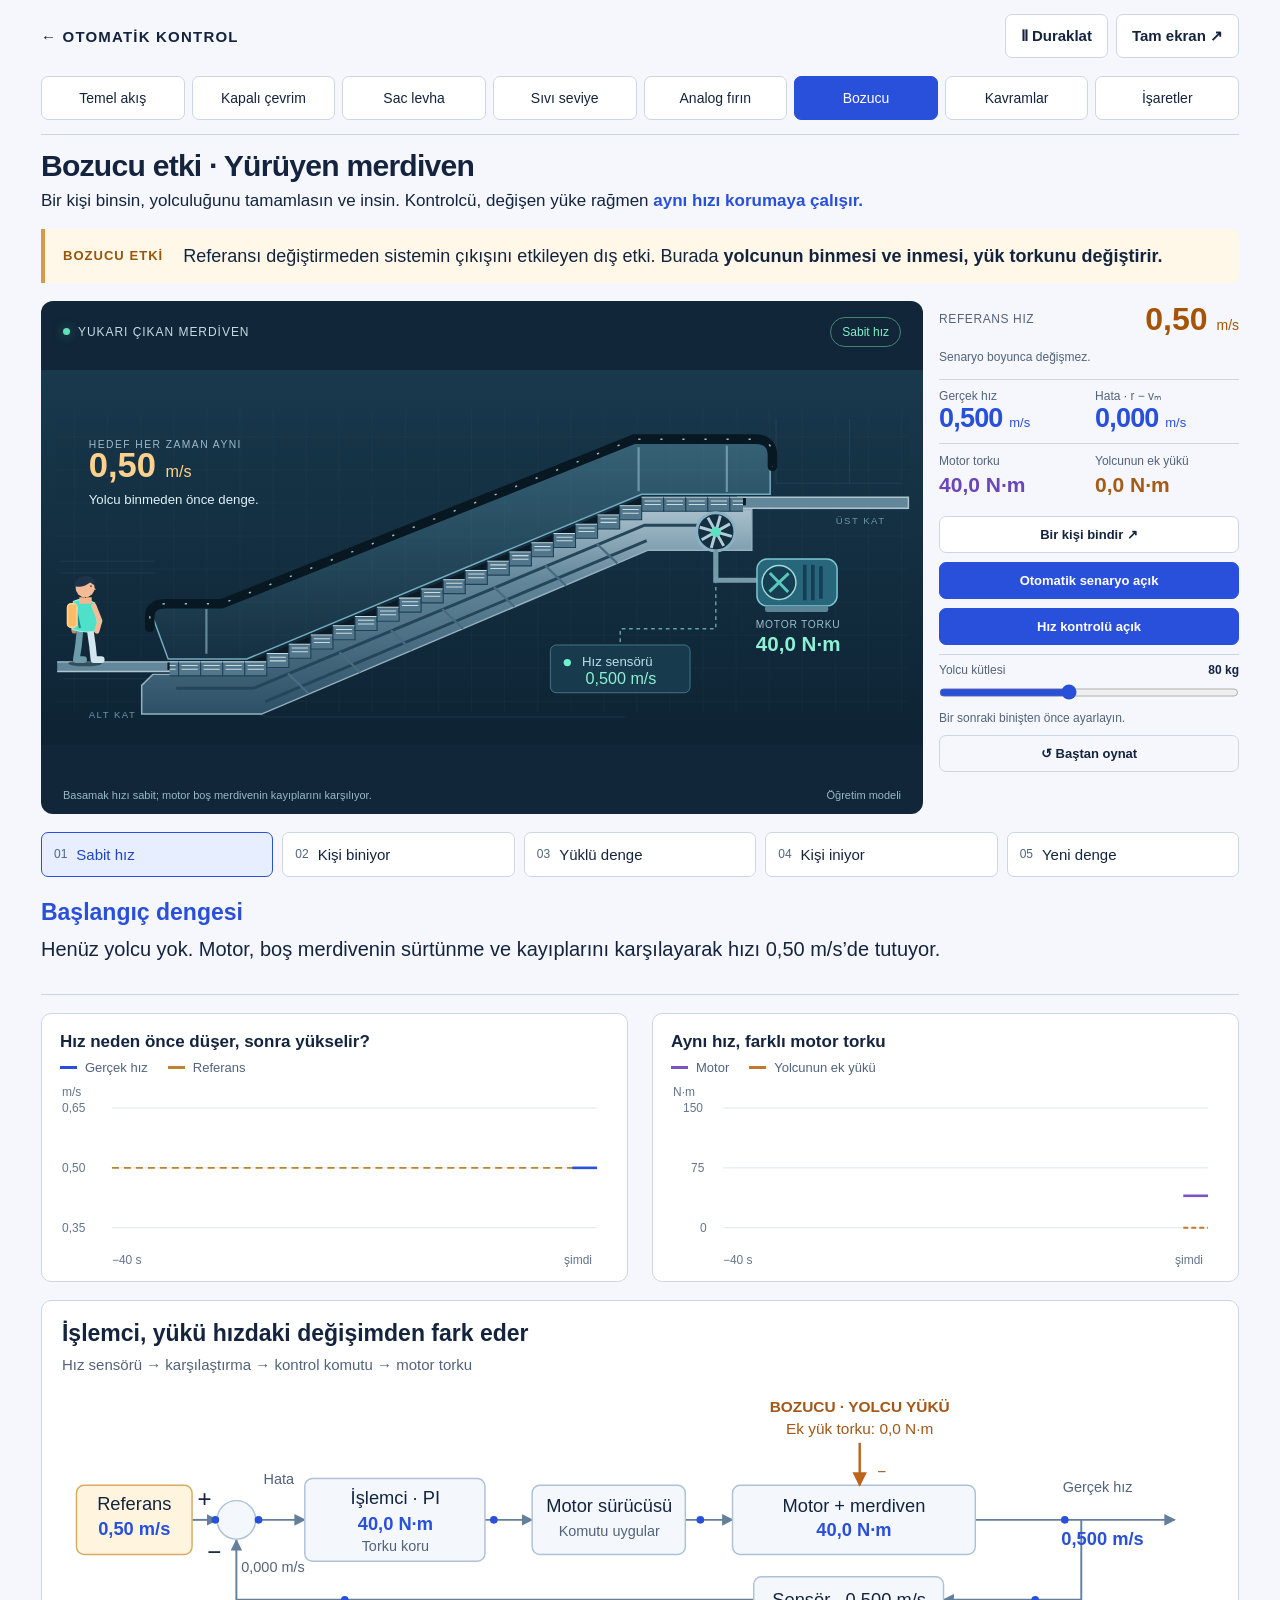
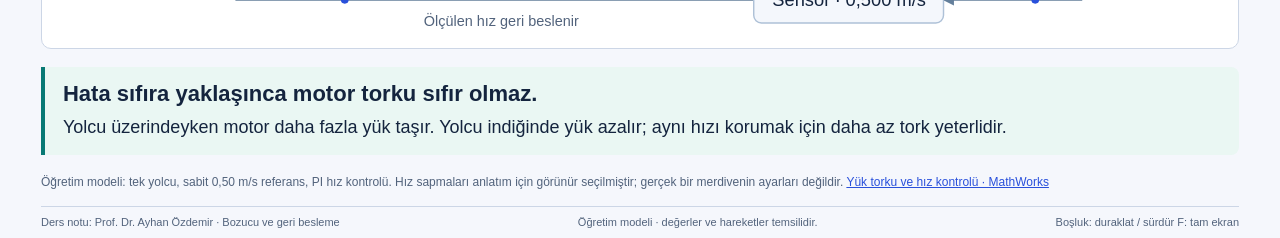
==== hafta-1.html @ 368c409b "Add weekly course homepage and week one navigation" ====
<!doctype html>
<html lang="tr">
<head>
<meta charset="utf-8">
<meta name="viewport" content="width=device-width, initial-scale=1">
<meta name="theme-color" content="#f5f7fc">
<title>Bozucu etki · Yürüyen merdiven · Otomatik Kontrol</title>
<link rel="stylesheet" href="rolling-mill.css">
<link rel="stylesheet" href="liquid-tank.css">
<link rel="stylesheet" href="analog-oven.css">
<link rel="stylesheet" href="lesson-notes.css">
<link rel="stylesheet" href="escalator.css">
<link rel="stylesheet" href="signals.css">
<link rel="icon" type="image/svg+xml" href="data:image/svg+xml,%3Csvg xmlns='http://www.w3.org/2000/svg' viewBox='0 0 40 40'%3E%3Crect width='40' height='40' rx='8' fill='%232950db'/%3E%3Cpath d='M10 12h20v16H10z' fill='none' stroke='white' stroke-width='3'/%3E%3Ccircle cx='10' cy='20' r='4' fill='%23ffc25b'/%3E%3C/svg%3E">
<style>
.lesson-home{color:inherit;text-decoration:none;flex-shrink:0}.lesson-home:hover{color:var(--blue)}
:root{--bg:#f5f7fc;--paper:#fff;--ink:#14243e;--muted:#52637c;--line:#ccd6e6;--blue:#2950db;--tint:#e5edff;--orange:#a84a00;--teal:#087974}
*{box-sizing:border-box}body{margin:0;background:var(--bg);color:var(--ink);font-family:"Segoe UI",Arial,sans-serif}button{font:inherit;color:inherit;cursor:pointer;min-height:44px;border:1px solid var(--line);border-radius:7px;padding:9px 15px;background:var(--paper);font-weight:600;touch-action:manipulation}button:hover{background:var(--tint)}button:focus-visible,a:focus-visible{outline:3px solid var(--blue);outline-offset:4px}button[aria-pressed=true]{background:var(--blue);color:#fff;border-color:var(--blue)}
.board{min-height:100svh;display:flex;flex-direction:column;max-width:1900px;margin:auto;padding:0 3.2vw}.topbar{display:flex;align-items:center;justify-content:space-between;gap:18px;padding:14px 0;border-bottom:1px solid var(--line)}.brand{font-size:15px;font-weight:700;letter-spacing:.08em}.brand span{font-weight:400;letter-spacing:0;color:var(--muted);margin-left:18px}.top-actions{display:flex;gap:8px;font-size:15px}.intro{padding:20px 0 14px}h1{font-size:clamp(30px,2.65vw,48px);line-height:1.1;letter-spacing:-.025em;margin:0 0 12px;font-weight:650}.definition{font-size:clamp(19px,1.55vw,28px);line-height:1.45;max-width:1500px;margin:0}.definition strong{font-weight:650;color:var(--blue)}.purpose{font-size:clamp(15px,1.16vw,20px);color:var(--muted);margin:8px 0 0;line-height:1.4}.examples{display:flex;align-items:center;gap:8px;flex-wrap:wrap;padding:0 0 16px;border-bottom:1px solid var(--line)}.examples>span{font-size:15px;color:var(--muted);margin-right:8px}.examples button{font-size:16px;font-weight:500;min-height:42px}.workspace{display:grid;grid-template-columns:minmax(0,1.7fr) minmax(330px,1fr);gap:3vw;align-items:center;flex:1;min-height:400px;padding:12px 0}.flow{margin:0;min-width:0}.flow svg{width:100%;height:auto;max-height:49vh;display:block;overflow:visible}.flow text{font-family:inherit;fill:var(--ink)}.node rect{fill:var(--paper);stroke:var(--line);stroke-width:1.8;transition:fill .25s,stroke .25s}.node.active rect{fill:var(--tint);stroke:var(--blue);stroke-width:2.2}.node-title{font-size:26px;font-weight:600}.node-value{font-size:21px;fill:var(--muted)!important}.edge{fill:none;stroke:#7c8da5;stroke-width:2.5}.edge.active{stroke:var(--blue);stroke-width:3.3}.flow .reference{fill:var(--orange)}.flow-caption{display:flex;align-items:flex-start;gap:14px;margin-top:6px;min-height:58px;font-size:clamp(17px,1.45vw,25px);line-height:1.4}.phase-mark{width:9px;height:9px;border-radius:50%;background:var(--blue);margin-top:10px;flex-shrink:0}.flow-caption strong{font-weight:650;color:var(--blue)}.example{border-left:1px solid var(--line);padding-left:2.4vw;min-width:0}.example-heading{display:flex;align-items:center;justify-content:space-between;gap:8px;margin-bottom:13px}.example-heading h2{font-size:clamp(23px,1.9vw,34px);font-weight:650;line-height:1.15;margin:0}.live-label{font-size:13px;color:var(--teal);white-space:nowrap}.readings{display:grid;grid-template-columns:1fr 1fr;gap:12px}.reading-label{display:block;font-size:14px;color:var(--muted);margin-bottom:1px}.value{font-size:clamp(32px,3.45vw,62px);font-weight:600;font-variant-numeric:tabular-nums;letter-spacing:-.045em;line-height:1.15}.value small{font-size:.35em;letter-spacing:0;margin-left:5px}.target .value{color:var(--orange)}.actual .value{color:var(--blue)}.meter{height:9px;background:#dce4f0;position:relative;border-radius:3px;margin:13px 0 9px}.meter-fill{height:100%;width:30%;background:var(--blue);border-radius:3px}.target-tick{position:absolute;top:-5px;height:19px;width:2px;background:var(--orange)}.meter-foot{display:flex;justify-content:space-between;gap:10px;color:var(--muted);font-size:14px;margin-bottom:16px}.error{font-weight:600;color:var(--ink);font-variant-numeric:tabular-nums}.explanations{display:grid;gap:11px}.explanation{padding-left:12px;border-left:3px solid var(--line)}.explanation.current{border-left-color:var(--blue)}.explanation strong{display:block;font-size:clamp(17px,1.33vw,23px);font-weight:650}.explanation p{font-size:clamp(16px,1.23vw,21px);line-height:1.35;color:var(--muted);margin:3px 0 0}.example-bottom{display:flex;justify-content:space-between;align-items:center;gap:12px;margin-top:16px}.example-bottom button{font-size:14px;min-height:40px;padding:8px 12px}.model-note{font-size:13px;line-height:1.35;color:var(--muted);max-width:240px;margin:0}.generic .value{font-size:42px}.generic .meter,.generic .meter-foot{display:none}.generic .readings{margin-bottom:24px}.generic .reading-label{font-size:15px}.generic .value{letter-spacing:0}.footer{display:flex;justify-content:space-between;align-items:center;gap:18px;padding:10px 0 13px;border-top:1px solid var(--line);font-size:13px;line-height:1.35;color:var(--muted)}.footer a{color:inherit;text-decoration:none}.footer a:hover{text-decoration:underline}.sr-only{position:absolute;width:1px;height:1px;padding:0;margin:-1px;overflow:hidden;clip:rect(0,0,0,0);white-space:nowrap;border:0}
@media(min-width:1600px){.board{padding-left:3.5vw;padding-right:3.5vw}.topbar{padding:20px 0}.intro{padding:26px 0 20px}.examples{padding-bottom:20px}.workspace{min-height:570px;padding:24px 0}.flow svg{max-height:53vh}.example-heading{margin-bottom:22px}.explanations{gap:18px}.example-bottom{margin-top:22px}.footer{padding:15px 0;font-size:15px}}
@media(max-width:1100px){.workspace{grid-template-columns:minmax(0,1.5fr) minmax(310px,1fr);gap:20px}.flow .node-title{font-size:28px}.flow .node-value{font-size:23px}.flow-caption{font-size:17px}.example{padding-left:20px}.examples button{font-size:15px}.intro{padding-top:17px}.definition{font-size:19px}.purpose{font-size:15px}}
@media(max-width:800px){.board{padding:0 4%}.brand{font-size:13px}.brand span{display:none}.top-actions button{font-size:13px;padding:8px 10px}.topbar{padding:12px 0;gap:8px}.intro{padding:20px 0 16px}h1{font-size:31px}.definition{font-size:19px}.purpose{font-size:15px}.examples{gap:7px}.examples>span{display:none}.examples button{font-size:14px;flex:1 1 calc(50% - 8px)}.workspace{grid-template-columns:1fr;gap:20px;padding:20px 0}.flow svg{max-height:none}.flow-caption{min-height:58px;font-size:17px}.example{padding:20px 0 0;border-left:0;border-top:1px solid var(--line)}.example-heading h2{font-size:25px}.value{font-size:48px}.readings{gap:28px}.explanation strong{font-size:19px}.explanation p{font-size:18px}.explanations{gap:16px}.footer{align-items:flex-start;font-size:12px}.footer .shortcuts{display:none}.model-note{font-size:13px}.example-bottom{margin-top:20px}.flow .node-title{font-size:30px}.flow .node-value{font-size:25px}.node .optional{display:none}}
@media(min-width:801px){.board{height:100svh}.topbar,.intro,.examples,.footer{flex-shrink:0}.workspace{min-height:0;grid-template-rows:minmax(0,1fr);padding-top:8px;padding-bottom:8px}.flow{display:flex;flex-direction:column;min-height:0;height:100%;justify-content:center}.flow svg{flex:1 1 0;min-height:0;height:0;max-height:none}.flow-caption{min-height:46px;flex:0 0 auto}}
@media(min-width:801px) and (max-width:1100px){.live-label{display:none}.explanations{gap:9px}.example-bottom{margin-top:12px}}
[hidden]{display:none!important}
.topic-nav{display:flex;align-items:center;gap:7px;margin-left:auto}.topic-nav button{font-size:14px;font-weight:500}.closed-workspace{flex:1;min-height:0;display:flex;flex-direction:column;padding:12px 0}.closed-diagram{flex:1;min-height:0;margin:0;display:flex;align-items:center}.closed-diagram svg{display:block;width:100%;height:100%;min-height:0;overflow:visible}.closed-diagram text{font-family:inherit;fill:var(--ink)}.cl-title{font-size:29px;font-weight:600}.cl-sub{font-size:23px;fill:var(--muted)!important}.cl-signal-label{font-size:25px}.cl-box{fill:var(--paper);stroke:var(--line);stroke-width:2}.cl-node.active .cl-box{fill:var(--tint);stroke:var(--blue)}.cl-frame{fill:none;stroke:#71829b;stroke-width:2;stroke-dasharray:20 9 3 9}.cl-edge{fill:none;stroke:#71829b;stroke-width:2.7}.cl-edge.active{stroke:var(--blue);stroke-width:3.5}.cl-sign{font-size:33px;font-weight:600}.cl-branch{fill:var(--ink)}.cl-detail{display:grid;grid-template-columns:1.05fr 1fr;gap:34px;align-items:start;border-top:1px solid var(--line);padding-top:18px;flex-shrink:0;margin-top:10px;min-height:155px}.cl-stage-label{display:flex;gap:12px;align-items:center;margin-bottom:9px}.cl-stage-label h2{margin:0;font-size:clamp(22px,1.9vw,34px);font-weight:650}.cl-phase-number{color:var(--blue);font-size:16px;font-variant-numeric:tabular-nums}.cl-detail p{margin:0;font-size:clamp(18px,1.5vw,25px);line-height:1.38}.cl-calculation{border-left:1px solid var(--line);padding-left:30px}.cl-calculation-header{display:flex;justify-content:space-between;align-items:center;gap:12px;margin-bottom:10px}.cl-calculation-header span{color:var(--muted);font-size:15px}.cl-calculation-header button{font-size:14px;min-height:38px;padding:7px 12px}.cl-equation{font-size:clamp(23px,2.15vw,36px);font-variant-numeric:tabular-nums;line-height:1.2;color:var(--blue);white-space:nowrap}.cl-equation sub{font-size:.6em}.cl-calculation .cl-note{font-size:clamp(14px,1.08vw,19px);color:var(--muted);margin-top:9px;line-height:1.35}.closed-mode .intro{padding-bottom:10px}.cl-symbol{font-style:italic}
@media(min-width:1600px){.cl-detail{min-height:200px;padding-top:25px}.cl-title{font-size:31px}.cl-sub{font-size:24px}.topic-nav button{font-size:16px}}
@media(min-width:801px) and (max-width:1100px){.topbar{gap:9px}.brand span{display:none}.topic-nav button,.top-actions button{font-size:13px;padding:8px 10px}.cl-detail{min-height:164px;gap:20px}.cl-calculation{padding-left:20px}.cl-equation{font-size:24px}.cl-calculation-header{gap:6px}.cl-calculation-header button{font-size:12px}.cl-title{font-size:30px}.cl-sub{font-size:24px}}
@media(max-width:800px){.topbar{flex-wrap:wrap}.topic-nav{order:3;width:100%;margin-left:0}.topic-nav button{flex:1}.top-actions{margin-left:auto}.closed-workspace{flex:none;padding:18px 0}.closed-diagram{flex:none}.closed-diagram svg{height:auto;min-height:0}.cl-detail{grid-template-columns:1fr;gap:20px;min-height:0;padding-top:20px;margin-top:20px}.cl-calculation{border-left:0;border-top:1px solid var(--line);padding:20px 0 0}.cl-detail p{font-size:19px}.cl-calculation .cl-note{font-size:15px}.cl-equation{font-size:26px}.cl-title{font-size:19px}.cl-sub{font-size:15px}.cl-signal-label{font-size:17px}.cl-sign{font-size:26px}.cl-calculation-header span{font-size:14px}.cl-calculation-header button{font-size:13px}.closed-mode h1{font-size:29px}}
@media(prefers-reduced-motion:reduce){*{transition:none!important}}
</style>
</head>
<body>
<main class="board">
  <header class="topbar"><a class="brand lesson-home" href="./index.html" aria-label="Ana sayfaya dön">← OTOMATİK KONTROL <span>1. hafta</span></a><nav class="topic-nav" aria-label="Ders konusu"><button type="button" data-topic="temel" aria-pressed="false">Temel akış</button><button type="button" data-topic="kapali" aria-pressed="false">Kapalı çevrim</button><button type="button" data-topic="sac" aria-pressed="false">Sac levha</button><button type="button" data-topic="seviye" aria-pressed="false">Sıvı seviye</button><button type="button" data-topic="analog" aria-pressed="true">Analog fırın</button><button type="button" data-topic="bozucu" aria-pressed="false">Bozucu</button><button type="button" data-topic="notlar" aria-pressed="false">Kavramlar</button><button type="button" data-topic="isaretler" aria-pressed="false">İşaretler</button></nav><div class="top-actions"><button id="pause" type="button" aria-pressed="false">Ⅱ Duraklat</button><button id="fullscreen" type="button">Tam ekran ↗</button></div></header>
  <section class="intro" aria-labelledby="title"><h1 id="title">Kontrolün temel döngüsü</h1><p class="definition">Kontrol, bir sistemde fiziksel büyüklüğün <strong>istenen referans değeri</strong>, belirlenen performansta takip etmesini sağlayan kurallar olarak tanımlanabilir.</p><p class="purpose">Amaç, sıcaklık, basınç, hız veya seviye gibi bir büyüklüğü istenen değere getirmektir. Performans, hedefe ulaşma süresini, aşımı ve kalan hatayı kapsar.</p></section>
  <nav class="examples" aria-label="Aynı kontrol döngüsünün örnekleri"><span>Akışta göster:</span><button type="button" data-example="genel" aria-pressed="true">Ders notundaki akış</button><button type="button" data-example="oda" aria-pressed="false">Oda sıcaklığı</button><button type="button" data-example="hiz" aria-pressed="false">Otomobil hızı</button><button type="button" data-example="su" aria-pressed="false">İnsanla su doldurma</button></nav>
  <section class="workspace" aria-label="Otomatik hareket eden kontrol akışı">
    <figure class="flow">
      <svg viewBox="0 0 900 470" role="img" aria-labelledby="flow-title flow-desc">
        <title id="flow-title">Kontrol sisteminin geri besleme döngüsü</title><desc id="flow-desc">Sistemden ölçmeye, ölçmeden karşılaştırmaya geri besleme vardır. Referans karşılaştırmaya girer. Ardından değerlendirme, kontrol işareti üretimi ve sistem gelir. Hareketli işaret bu yolu otomatik izler.</desc>
        <defs><marker id="arrow" viewBox="0 0 10 10" refX="9" refY="5" markerWidth="7" markerHeight="7" orient="auto"><path d="M0 0L10 5L0 10Z" fill="#7c8da5"/></marker><marker id="arrow-active" viewBox="0 0 10 10" refX="9" refY="5" markerWidth="7" markerHeight="7" orient="auto"><path d="M0 0L10 5L0 10Z" fill="#2950db"/></marker></defs>
        <path id="edge-reference" class="edge" d="M280 38V63" marker-end="url(#arrow)"/>
        <path id="edge-compare" class="edge" d="M747 257V97H468" marker-end="url(#arrow)"/>
        <path id="edge-evaluate" class="edge" d="M280 132V161" marker-end="url(#arrow)"/>
        <path id="edge-command" class="edge" d="M280 231V263" marker-end="url(#arrow)"/>
        <path id="edge-system" class="edge" d="M280 346V380" marker-end="url(#arrow)"/>
        <path id="edge-measure" class="edge" d="M468 415H747V337" marker-end="url(#arrow)"/>
        <text class="node-title reference" x="280" y="25" text-anchor="middle">Referans <tspan id="reference-value"></tspan></text>
        <g id="node-compare" class="node"><rect x="92" y="63" width="376" height="69" rx="6"/><text class="node-title" x="280" y="92" text-anchor="middle">Karşılaştırma</text><text id="compare-value" class="node-value" x="280" y="118" text-anchor="middle">Referans ve ölçüm</text></g>
        <g id="node-evaluate" class="node"><rect x="92" y="161" width="376" height="70" rx="6"/><text class="node-title" x="280" y="190" text-anchor="middle">Değerlendirme</text><text id="evaluate-value" class="node-value" x="280" y="216" text-anchor="middle">Kontrol kuralı</text></g>
        <g id="node-command" class="node"><rect x="92" y="263" width="376" height="83" rx="6"/><text class="node-title" x="280" y="292" text-anchor="middle">Kontrol işaretinin<tspan x="280" dy="30">üretilmesi</tspan></text></g>
        <g id="node-system" class="node"><rect x="92" y="380" width="376" height="70" rx="6"/><text class="node-title" x="280" y="409" text-anchor="middle">Sistem</text><text id="system-value" class="node-value" x="280" y="435" text-anchor="middle">Fiziksel büyüklük</text></g>
        <g id="node-measure" class="node"><rect x="628" y="257" width="238" height="80" rx="6"/><text class="node-title" x="747" y="289" text-anchor="middle">Ölçme</text><text id="measure-value" class="node-value" x="747" y="319" text-anchor="middle">Algılayıcı</text></g>
        <circle id="signal" r="7" fill="#2950db"/>
      </svg>
      <figcaption class="flow-caption"><span class="phase-mark" aria-hidden="true"></span><span><strong id="phase-title">Ölçme</strong><span id="phase-text">: Sistemin mevcut fiziksel büyüklüğü ölçülür.</span></span></figcaption>
    </figure>
    <aside class="example generic" id="example" aria-labelledby="example-title">
      <div class="example-heading"><h2 id="example-title">Üç temel işlem</h2><span class="live-label" id="live-label">Akış çalışıyor</span></div>
      <div class="readings"><div class="reading target"><span class="reading-label" id="target-label">İstenen değer</span><div class="value" id="target-value">r</div></div><div class="reading actual"><span class="reading-label" id="actual-label">Ölçülen değer</span><div class="value" id="actual-value">y</div></div></div>
      <div class="meter" aria-hidden="true"><div class="meter-fill" id="meter-fill"></div><span class="target-tick" id="target-tick"></span></div><div class="meter-foot"><span id="scale-label"></span><span class="error" id="error"></span></div>
      <div class="explanations"><div id="explain-measure" class="explanation"><strong>Ölçme</strong><p id="measure-description">Sistemin mevcut durumu belirlenir.</p></div><div id="explain-evaluate" class="explanation"><strong>Değerlendirme</strong><p id="evaluate-description">Ölçüm referansla karşılaştırılır ve hata değerlendirilir.</p></div><div id="explain-command" class="explanation"><strong>Kontrol işareti</strong><p id="command-description">Sistemi etkileyecek komut üretilir.</p></div></div>
      <div class="example-bottom"><p class="model-note" id="model-note">Yeni ölçüm, komutun sonucunu kontrolcüye geri taşır.</p><button id="disturbance" type="button" hidden>Pencereyi aç</button></div>
    </aside>
  </section>
  <section class="closed-workspace" id="closed-workspace" aria-label="Kapalı çevrim kontrol blok diyagramı">
    <figure class="closed-diagram">
      <svg id="closed-svg" viewBox="0 0 1280 370" role="img" aria-labelledby="cl-title cl-desc">
        <title id="cl-title">Kapalı çevrim kontrol blok diyagramı</title><desc id="cl-desc">Referans toplama noktasının artı girişine, ölçülen çıkış eksi girişine gelir. Hata değerlendirme bloğuna gider. Kontrol işareti güç kuvvetlendirici K üzerinden sistemi sürer. Çıkış ölçülüp eksi girişe geri beslenir. Kesikli noktalı çerçeve yalnızca karşılaştırma ve değerlendirme kısmını kapsar.</desc>
        <defs><marker id="cl-arrow" viewBox="0 0 10 10" refX="9" refY="5" markerWidth="7" markerHeight="7" orient="auto"><path d="M0 0L10 5L0 10Z" fill="#71829b"/></marker><marker id="cl-arrow-active" viewBox="0 0 10 10" refX="9" refY="5" markerWidth="7" markerHeight="7" orient="auto"><path d="M0 0L10 5L0 10Z" fill="#2950db"/></marker></defs>
        <rect class="cl-frame" x="185" y="60" width="420" height="184" rx="3"/>
        <text class="cl-title" x="192" y="37">Değerlendirme ve kontrol</text>
        <path id="cl-edge-reference" class="cl-edge" d="M40 150H222" marker-end="url(#cl-arrow)"/>
        <path id="cl-edge-evaluate" class="cl-edge" d="M278 150H359" marker-end="url(#cl-arrow)"/>
        <path id="cl-edge-amplifier" class="cl-edge" d="M582 150H675" marker-end="url(#cl-arrow)"/>
        <path id="cl-edge-system" class="cl-edge" d="M884 150H967" marker-end="url(#cl-arrow)"/>
        <path id="cl-edge-output" class="cl-edge" d="M1136 150H1250" marker-end="url(#cl-arrow)"/>
        <path id="cl-edge-measure" class="cl-edge" d="M1178 150V313H500" marker-end="url(#cl-arrow)"/>
        <path id="cl-edge-feedback" class="cl-edge" d="M344 313H250V178" marker-end="url(#cl-arrow)"/>
        <text class="cl-signal-label" x="46" y="115">Referans</text><text class="cl-sub cl-symbol" x="104" y="186" text-anchor="middle">r(t)</text>
        <g id="cl-node-compare" class="cl-node"><circle class="cl-box" cx="250" cy="150" r="28"/></g>
        <text class="cl-sign" x="206" y="131">+</text><text class="cl-sign" x="217" y="198">−</text>
        <text class="cl-signal-label" x="319" y="115" text-anchor="middle">Hata</text><text class="cl-sub cl-symbol" x="320" y="186" text-anchor="middle">e(t)</text>
        <g id="cl-node-evaluate" class="cl-node"><rect class="cl-box" x="359" y="108" width="223" height="84"/><text class="cl-title" x="470.5" y="146" text-anchor="middle">Değerlendirme</text><text class="cl-sub" x="470.5" y="176" text-anchor="middle" id="cl-controller-label">Kontrol kuralı</text></g>
        <text class="cl-sub cl-symbol" x="629" y="126" text-anchor="middle">u(t)</text>
        <g id="cl-node-amplifier" class="cl-node"><rect class="cl-box" x="675" y="88" width="209" height="124"/><text class="cl-title" x="779.5" y="121" text-anchor="middle">Güç<tspan x="779.5" dy="31">kuvvetlendirici</tspan><tspan x="779.5" dy="42" style="font-size:38px">K</tspan></text></g>
        <g id="cl-node-system" class="cl-node"><rect class="cl-box" x="967" y="108" width="169" height="84"/><text class="cl-title" x="1051.5" y="147" text-anchor="middle">Sistem</text><text class="cl-sub" x="1051.5" y="177" text-anchor="middle" id="cl-system-label">Fiziksel süreç</text></g>
        <circle class="cl-branch" cx="1178" cy="150" r="4.5"/><text class="cl-signal-label" x="1202" y="112" text-anchor="middle">Çıkış</text><text class="cl-sub cl-symbol" x="1215" y="185" text-anchor="middle">y(t)</text>
        <g id="cl-node-measure" class="cl-node"><rect class="cl-box" x="344" y="278" width="156" height="70"/><text class="cl-title" x="422" y="319" text-anchor="middle">Ölçme</text></g>
        <text class="cl-sub" x="782" y="347" text-anchor="middle">Geri besleme yolu</text><text class="cl-sub cl-symbol" x="280" y="346">y<tspan baseline-shift="sub" font-size="16">m</tspan>(t)</text>
        <circle id="cl-signal" r="7" fill="#2950db" visibility="hidden"/><circle id="cl-return-signal" r="6" fill="#087974" visibility="hidden"/>
      </svg>
    </figure>
    <div class="cl-detail">
      <div><div class="cl-stage-label"><span id="cl-phase-number" class="cl-phase-number">01</span><h2 id="cl-phase-title">Referans ve karşılaştırma</h2></div><p id="cl-phase-text">Referans artı girişe, ölçülen çıkış eksi girişe gelir. Aralarındaki fark hata işaretidir.</p></div>
      <div class="cl-calculation"><div class="cl-calculation-header"><span>Negatif geri besleme</span><button id="cl-example" type="button" aria-pressed="false">Fırın örneğini göster</button></div><div id="cl-equation" class="cl-equation">e(t) = r(t) − y<sub>m</sub>(t)</div><p class="cl-note" id="cl-note">y<sub>m</sub>(t): ölçülen geri besleme. Referans ve ölçüm, karşılaştırmada aynı ölçeğe getirilir.</p></div>
    </div>
  </section>
  <section class="mill-workspace" id="mill-workspace" aria-label="Sac levha kalınlık kontrolü animasyonu" hidden></section>
  <section class="mill-workspace" id="tank-workspace" aria-label="Sıvı seviye kontrolü animasyonu" hidden></section>
  <section class="mill-workspace" id="oven-workspace" aria-label="Analog sıcaklık kontrolü animasyonu" hidden></section>
  <section class="mill-workspace" id="escalator-workspace" aria-label="Bozucu etki ve yürüyen merdiven animasyonu" hidden></section>
  <section class="signals-workspace" id="signals-workspace" aria-label="İşaretler, sürekli ve ayrık zaman sistemleri" hidden></section>
  <section class="notes-workspace" id="notes-workspace" aria-label="Kontrol sistemleri kavramları" hidden>
    <nav class="notes-nav" aria-label="Ders notu başlıkları">
      <a href="#not-geri-besleme"><span>01</span>Geri besleme</a>
      <a href="#not-acik-cevrim"><span>02</span>Açık çevrim</a>
      <a href="#not-acik-tank"><span>03</span>Açık çevrim tank</a>
      <a href="#not-kapali-cevrim"><span>04</span>Kapalı çevrim</a>
      <a href="#not-kararlilik"><span>05</span>Kararlılık</a>
      <a href="#not-zamanla-degismeyen"><span>06</span>Zamanla değişmeyen sistem</a>
      <a href="#not-lineer-sistemler"><span>07</span>Lineer / lineer olmayan</a>
      <a href="#not-rlc-ornegi"><span>08</span>RLC devresi örneği</a>
      <a href="#not-rlc-lineer-olmayan"><span>09</span>Lineer olmayan RLC</a>
    </nav>
    <article class="notes-sheet" id="not-geri-besleme" aria-labelledby="not-geri-baslik">
      <h2 id="not-geri-baslik"><span>01</span>Geri besleme</h2>
      <figure class="lesson-source-figure"><figcaption><span>Tanım · ileri yol ve geri besleme elemanları</span><a href="assets/geri-besleme-notu.png" target="_blank" rel="noopener">Görseli büyüt ↗</a></figcaption><img src="assets/geri-besleme-notu.png" width="1517" height="652" alt="Geri besleme, sistem çıkışının girişe toplam veya fark olarak etkimesidir. Şema, ileri yol elemanlarını ve çıkıştan karşılaştırma noktasına dönen geri besleme elemanlarını gösterir. Sac kalınlığının, sıvı seviyesinin ve fırın sıcaklığının ölçülüp kontrolcüye iletilmesi geri besleme örnekleridir."></figure>
    </article>
    <article class="notes-sheet" id="not-acik-cevrim" aria-labelledby="not-acik-baslik">
      <h2 id="not-acik-baslik"><span>02</span>Açık çevrim kontrol</h2>
      <figure class="lesson-source-figure"><figcaption><span>Tanım · açık çevrim blok diyagramı</span><a href="assets/acik-cevrim-notu.png" target="_blank" rel="noopener">Görseli büyüt ↗</a></figcaption><img src="assets/acik-cevrim-notu.png" width="786" height="224" alt="Açık çevrimde çıkış büyüklüğü kontrol işlemine etki etmez ve giriş referansıyla karşılaştırılmaz. Blok diyagramı giriş, kontrolör, bozucu etkiye maruz kalan sistem ve çıkıştan oluşur; geri dönüş yolu yoktur."></figure>
    </article>
    <article class="notes-sheet" id="not-acik-tank" aria-labelledby="not-tank-baslik">
      <h2 id="not-tank-baslik"><span>03</span>Açık çevrim sıvı tankı seviye kontrolü</h2>
      <figure class="lesson-source-figure"><figcaption><span>Örnek · iki açık çevrim tank düzeneği</span><a href="assets/acik-cevrim-tank-notu.png" target="_blank" rel="noopener">Görseli büyüt ↗</a></figcaption><img src="assets/acik-cevrim-tank-notu.png" width="833" height="261" alt="Açık çevrim sıvı tankı seviye kontrolünün iki düzeneği. Bilgisayar, DAC ve güç kuvvetlendirici üzerinden giriş valfini sürer. Sağdaki düzenekte ölçülen seviye ayrıca gösterilir; ölçüm bilgisayarın kontrol hesabına geri dönmez."></figure>
    </article>
    <article class="notes-sheet" id="not-kapali-cevrim" aria-labelledby="not-kapali-baslik">
      <h2 id="not-kapali-baslik"><span>04</span>Kapalı çevrim kontrol</h2>
      <figure class="lesson-source-figure"><figcaption><span>Tanım · blok diyagramı ve sıvı seviye örneği</span><a href="assets/kapali-cevrim-notu.png" target="_blank" rel="noopener">Görseli büyüt ↗</a></figcaption><img src="assets/kapali-cevrim-notu.png" width="870" height="652" alt="Kapalı çevrimde sistem çıkışı ölçme bloğu üzerinden kontrolöre geri döner ve kontrol işlemine etki eder. Sıvı seviye örneğinde ölçülen su seviyesi referansla karşılaştırılır; hata işaretine göre valf komutu üretilir."></figure>
    </article>
    <article class="notes-sheet" id="not-kararlilik" aria-labelledby="not-kararlilik-baslik">
      <h2 id="not-kararlilik-baslik"><span>05</span>Giriş–çıkış açısından kararlılık</h2>
      <figure class="lesson-source-figure"><figcaption><span>Sınırlı giriş · sınırlı ve sınırsız çıkış örnekleri</span><a href="assets/kararlilik-notu.png" target="_blank" rel="noopener">Görseli büyüt ↗</a></figcaption><img src="assets/kararlilik-notu.png" width="866" height="606" alt="Giriş ve çıkışın sınırlılığı üzerinden kararlılık açıklaması. Birim giriş için ilk örneğin çıkışı 5 değerine yaklaşır; ikinci örneğin çıkışı zamanla sınırsız büyür. Grafikler kararlı ve kararsız davranışları karşılaştırır."></figure>
    </article>
    <article class="notes-sheet" id="not-zamanla-degismeyen" aria-labelledby="not-zaman-baslik">
      <h2 id="not-zaman-baslik"><span>06</span>Zamanla değişmeyen kontrol sistemi</h2>
      <figure class="lesson-source-figure"><figcaption><span>Sabit parametre kabulü · alan kontrollü DC makine</span><a href="assets/zamanla-degismeyen-notu.png" target="_blank" rel="noopener">Görseli büyüt ↗</a></figcaption><img src="assets/zamanla-degismeyen-notu.png" width="802" height="360" alt="Zamanla değişmeyen kontrol sistemi, parametreleri sabit kabul edilen sistem olarak açıklanır. Alan kontrollü DC makine şemasında R a ve R f dirençleri, L f endüktansı, J atalet momenti ve B viskoz sürtünme katsayısı gösterilir."></figure>
    </article>
    <article class="notes-sheet notes-comparison" id="not-lineer-sistemler" aria-labelledby="not-lineer-baslik">
      <h2 id="not-lineer-baslik"><span>07</span>Lineer ve lineer olmayan kontrol sistemleri</h2>
      <div class="notes-comparison-grid">
        <figure class="lesson-source-figure"><figcaption><span>Lineer kontrol sistemi · s. 7–8</span><a href="assets/lineer-kontrol-notu.png" target="_blank" rel="noopener">Görseli büyüt ↗</a></figcaption><img src="assets/lineer-kontrol-notu.png" width="819" height="810" alt="Ders notundaki lineer kontrol sistemi tanımı: süperpozisyon, çarpımsallık ve toplamsallık ilkeleri; n. dereceden doğrusal diferansiyel denklem. Durum uzayı biçimleri, sabit A ve B matrisleriyle zamanla değişmeyen, A(t) ve B(t) matrisleriyle zamanla değişen lineer sistemleri gösterir."></figure>
        <figure class="lesson-source-figure"><figcaption><span>Lineer olmayan kontrol sistemi · s. 8</span><a href="assets/lineer-olmayan-kontrol-notu.png" target="_blank" rel="noopener">Görseli büyüt ↗</a></figcaption><img src="assets/lineer-olmayan-kontrol-notu.png" width="848" height="610" alt="Ders notundaki lineer olmayan kontrol sistemi tanımı: durum değişkenlerine bağlı parametreler, doğrusal olmayan diferansiyel denklem ve durum uzayı modelleri. Genel model x nokta eşittir f(x,u,t), başlangıç durumu x(0) eşittir x sıfır; çıkış denklemi y eşittir Cx veya h(x,u,t) olarak gösterilir."></figure>
      </div>
    </article>
    <article class="notes-sheet notes-long" id="not-rlc-ornegi" aria-labelledby="not-rlc-baslik">
      <h2 id="not-rlc-baslik"><span>08</span>Örnek 1 · Lineer RLC devresi</h2>
      <figure class="lesson-source-figure"><figcaption><span>Devre, diferansiyel denklem ve durum uzay modeli · s. 8–9</span><a href="assets/rlc-lineer-ornek.png" target="_blank" rel="noopener">Görseli büyüt ↗</a></figcaption><img src="assets/rlc-lineer-ornek.png" width="482" height="918" alt="Ders notundaki Örnek 1 ve tam çözümü: R, L ve C değerleri sabit seri RLC devresi. Çevre denklemi ve kondansatör akım-gerilim ilişkisinden ikinci dereceden doğrusal diferansiyel denklem elde edilir. Durum değişkenleri x1 eşittir Vc ve x2 eşittir dVc/dt seçilerek iki durum denklemi ve vektör-matris modeli yazılır."></figure>
      <p class="notes-source-link"><a href="./2024%20OTOMAT%C4%B0K_KONTROL/Oto.Kontrol_1_2019.pdf#page=8" target="_blank" rel="noopener">Örneği kaynak PDF’de aç · s. 8–9 ↗</a></p>
    </article>
    <article class="notes-sheet notes-long" id="not-rlc-lineer-olmayan" aria-labelledby="not-rlc-lineer-olmayan-baslik">
      <h2 id="not-rlc-lineer-olmayan-baslik"><span>09</span>Örnek 2 · Lineer olmayan RLC devresi</h2>
      <figure class="lesson-source-figure"><figcaption><span>Varaktör, gerilime bağlı kapasite ve durum uzay modeli · s. 10–11</span><a href="assets/rlc-lineer-olmayan-ornek.png" target="_blank" rel="noopener">Görseli büyüt ↗</a></figcaption><img src="assets/rlc-lineer-olmayan-ornek.png" width="501" height="1116" alt="Ders notundaki Örnek 2 ve tam çözümü: R ve L sabit, kapasitesi kondansatör uç gerilimine bağlı olan RLC devresi ve varaktörün kapasite-gerilim grafiği. Kaynakta kapasite C eşittir kc bölü Vc olarak verilir. Lineer olmayan diferansiyel denklem, x1 eşittir Vc ve x2 eşittir dVc/dt durum değişkenleriyle durum denklemleri ve f(x) ile g(x) vektörleri gösterilir."></figure>
      <p class="notes-source-link"><a href="./2024%20OTOMAT%C4%B0K_KONTROL/Oto.Kontrol_1_2019.pdf#page=10" target="_blank" rel="noopener">Örneği kaynak PDF’de aç · s. 10–11 ↗</a></p>
    </article>
  </section>
  <footer class="footer"><a id="lesson-source" href="./2024%20OTOMAT%C4%B0K_KONTROL/Oto.Kontrol_1_2019.pdf#page=1" target="_blank" rel="noopener">Ders notu: Prof. Dr. Ayhan Özdemir, 1. hafta, s. 1</a><span id="mill-model-note" hidden>Öğretim modeli · değerler ve hareketler temsilidir.</span><span class="shortcuts">Boşluk: duraklat / sürdür &nbsp; F: tam ekran</span></footer>
</main>
<div class="sr-only" id="announcement" role="status" aria-live="polite"></div>
<script src="rolling-mill.js"></script>
<script src="liquid-tank.js"></script>
<script src="analog-oven.js"></script>
<script src="escalator.js"></script>
<script src="signals.js"></script>
<script>
(() => {
  'use strict';
  const $ = id => document.getElementById(id);
  const reduced = matchMedia('(prefers-reduced-motion: reduce)');
  const duration = 2300;
  const phases = ['measure','compare','evaluate','command','system'];
  const names = ['Ölçme','Karşılaştırma','Değerlendirme','Kontrol işaretinin üretilmesi','Sistem'];
  const generalText = ['Sistemin mevcut fiziksel büyüklüğü ölçülür.','Ölçülen değer, istenen referansla karşılaştırılır.','Hata, belirlenen kontrol kuralına göre değerlendirilir.','Sistemi etkileyecek kontrol komutu üretilir.','Komut sistemi etkiler. Değişen sonuç yeniden ölçülür.'];
  const configurations = {
    genel:{title:'Üç temel işlem',target:1,start:0,min:0,max:1,unit:'',precision:1},
    oda:{title:'Oda sıcaklığı',target:22,start:19,min:16,max:25,unit:'°C',precision:1,sensor:'Sıcaklık sensörü',button:'Pencereyi aç',note:'Değerler, kontrol mantığını göstermek için temsilidir.'},
    hiz:{title:'Otomobil hızı',target:90,start:75,min:0,max:120,unit:'km/sa',precision:0,sensor:'Hız sensörü',button:'Yokuşa gir',note:'Yokuş hızı düşürür. Geri besleme yeni komutu belirler.'},
    su:{title:'İnsanla su doldurma',target:75,start:20,min:0,max:100,unit:'%',precision:0,sensor:'Gözle seviye algısı',button:'Bardağı boşalt',note:'Göz ölçer, insan değerlendirir, el akışı ayarlar. Seviye ölçeği temsilidir.'}
  };
  let selected='genel', config=configurations.genel, phase=0, elapsed=0, paused=false, currentTopic='kapali';
  let actual=0, measured=0, error=1, from=0, destination=0, frameId=null, lastTime=null;
  let planned='',command='',transitionCount=0;
  const edges=Object.fromEntries(phases.map(key=>[key,$('edge-'+key)]));
  const lengths=Object.fromEntries(phases.map(key=>[key,edges[key].getTotalLength()]));
  const format=(value,precision=config.precision)=>Number(value).toLocaleString('tr-TR',{minimumFractionDigits:0,maximumFractionDigits:precision});
  const withUnit=value=>`${format(value)} ${config.unit}`.trim();
  const closeEnough=()=>Math.abs(error)<(selected==='hiz'?1:selected==='su'?1:0.12);
  function chooseAction(){
    if(selected==='genel')return 'Kontrol kuralı uygulanır';
    if(selected==='oda')return closeEnough()?'Sıcaklığı koru':error>0?'Isıtmayı artır':'Isıtmayı azalt';
    if(selected==='hiz')return closeEnough()?'Hızı koru':error>0?'Tahrik torkunu artır':'Tahrik torkunu azalt';
    return closeEnough()?'Su akışını durdur':error>10?'Sürahiyi eğ, suyu dök':error>0?'Akışı azalt':'Su akışını durdur';
  }
  function descriptiveText(){
    if(selected==='genel')return generalText[phase];
    if(phase===0)return selected==='su'?`Gözün su seviyesini ${format(measured)} / 100 olarak algılar.`:`${config.sensor}, ${withUnit(measured)} değerini ölçer.`;
    if(phase===1)return closeEnough()?'Ölçüm referansa ulaştı. Fark çok küçük veya sıfır.':selected==='su'?`Seviye, hedef çizgisinin ${format(error)} birim altında.`:`Referans ile ölçüm arasındaki fark ${withUnit(error)}.`;
    if(phase===2)return selected==='su'?'Gördüğün seviyeye göre dökmeye devam edip etmeyeceğine karar verirsin.':`Kontrolcü farkı değerlendirir: ${planned.toLocaleLowerCase('tr-TR')}.`;
    if(phase===3)return selected==='su'?`Elinle komutu uygularsın: ${command.toLocaleLowerCase('tr-TR')}.`:`Komut sisteme gönderilir: ${command.toLocaleLowerCase('tr-TR')}.`;
    return selected==='su'?'Su seviyesi değişir. Gözün yeni seviyeyi tekrar izler.':'Komut fiziksel büyüklüğü değiştirir. Sonuç tekrar ölçülür.';
  }
  function updateReadings(){
    if(selected==='genel')return;
    $('actual-value').innerHTML=`${format(actual)}<small>${config.unit}</small>`;
    $('system-value').textContent=selected==='oda'?`Oda · ${withUnit(actual)}`:selected==='hiz'?`Araç · ${withUnit(actual)}`:`Su seviyesi · ${format(actual)} / 100`;
    $('meter-fill').style.width=`${Math.max(0,Math.min(100,(actual-config.min)/(config.max-config.min)*100))}%`;
  }
  function updateText(){
    const generic=selected==='genel';
    $('reference-value').textContent=generic?'':selected==='su'?'· dolum çizgisi':`· ${withUnit(config.target)}`;
    $('compare-value').textContent=generic?'Referans ve ölçüm':selected==='su'?`Fark: ${format(error)} birim`:`Hata: ${withUnit(error)}`;
    $('evaluate-value').textContent=generic?'Kontrol kuralı':planned;
    $('measure-value').textContent=generic?'Algılayıcı':withUnit(measured);
    $('measure-description').textContent=generic?'Sistemin mevcut durumu belirlenir.':`${config.sensor}: ${withUnit(measured)}.`;
    $('evaluate-description').textContent=generic?'Ölçüm referansla karşılaştırılır ve hata değerlendirilir.':`${selected==='su'?'İnsanın kararı':'Kontrolcü'}: ${planned.toLocaleLowerCase('tr-TR')}.`;
    $('command-description').textContent=generic?'Sistemi etkileyecek komut üretilir.':`${command}.`;
    $('error').textContent=selected==='su'?`Fark: ${format(error)} birim`:`Hata: ${withUnit(error)}`;
    $('phase-title').textContent=names[phase];
    $('phase-text').textContent=`: ${descriptiveText()}`;
    for(const [key,edge] of Object.entries(edges)){
      const active=key===phases[phase];edge.classList.toggle('active',active);edge.setAttribute('marker-end',`url(#${active?'arrow-active':'arrow'})`);
      $('node-'+key).classList.toggle('active',active);
    }
    $('edge-reference').classList.toggle('active',phase===1);
    $('edge-reference').setAttribute('marker-end',`url(#${phase===1?'arrow-active':'arrow'})`);
    for(const name of ['measure','evaluate','command'])$('explain-'+name).classList.toggle('current',name===(phase===0?'measure':phase<3?'evaluate':phase===3?'command':''));
    document.documentElement.dataset.phase=phases[phase];
    document.documentElement.dataset.transitions=String(transitionCount);
    updateReadings();
  }
  function enterPhase(next){
    phase=next;elapsed=0;transitionCount++;
    if(phase===0){measured=actual;error=config.target-measured;}
    if(phase===1)error=config.target-measured;
    if(phase===2)planned=chooseAction();
    if(phase===3)command=planned;
    if(phase===4){
      from=actual;
      destination=selected==='genel'?Math.min(1,actual+.1):closeEnough()?config.target:actual+error*.64;
      if(Math.abs(config.target-destination)<(selected==='hiz'?1:selected==='su'?1:0.12))destination=config.target;
      destination=Math.max(config.min,Math.min(config.max,destination));
    }
    updateText();
  }
  function tick(time){
    if(lastTime===null)lastTime=time;
    const dt=Math.min(120,time-lastTime);lastTime=time;
    if(!paused&&!document.hidden&&currentTopic==='temel'){
      elapsed+=dt;
      if(elapsed>=duration){if(phase===4)actual=destination;enterPhase((phase+1)%phases.length);}
      const progress=Math.min(1,elapsed/duration);
      if(phase===4){actual=from+(destination-from)*(1-Math.pow(1-progress,3));updateReadings();}
      const key=phases[phase],point=edges[key].getPointAtLength(lengths[key]*Math.min(1,progress*1.5));
      $('signal').setAttribute('cx',point.x);$('signal').setAttribute('cy',point.y);
      $('signal').setAttribute('visibility',reduced.matches?'hidden':'visible');
    }
    if(!paused&&!document.hidden&&currentTopic==='kapali')tickClosed(dt);
    if(!paused&&!document.hidden&&currentTopic==='sac')rolling.tick(dt);
    if(!paused&&!document.hidden&&currentTopic==='seviye')tank.tick(dt);
    if(!paused&&!document.hidden&&currentTopic==='analog')oven.tick(dt);
    if(!paused&&!document.hidden&&currentTopic==='bozucu')escalator.tick(dt);
    frameId=requestAnimationFrame(tick);
  }
  function selectExample(key){
    selected=key;config=configurations[key];actual=config.start;measured=actual;error=config.target-actual;from=actual;destination=actual;
    planned=chooseAction();command=selected==='genel'?'Kontrol işareti':'Komut henüz üretilmedi';transitionCount=0;
    $('example').classList.toggle('generic',key==='genel');$('example-title').textContent=config.title;
    $('target-label').textContent=key==='su'?'Hedef çizgisi':key==='genel'?'İstenen değer':'Referans';
    $('actual-label').textContent=key==='genel'?'Ölçülen değer':key==='su'?'Su seviyesi':'Gerçek değer';
    $('target-value').innerHTML=key==='genel'?'r':`${format(config.target)}<small>${config.unit}</small>`;
    if(key==='genel'){$('actual-value').textContent='y';$('system-value').textContent='Fiziksel büyüklük';}
    $('target-tick').style.left=`${(config.target-config.min)/(config.max-config.min)*100}%`;
    $('scale-label').textContent=`${config.min}–${config.max} ${config.unit}`;
    $('model-note').textContent=config.note||'Yeni ölçüm, komutun sonucunu kontrolcüye geri taşır.';
    $('disturbance').hidden=key==='genel';$('disturbance').textContent=config.button||'';
    document.querySelectorAll('button[data-example]').forEach(button=>button.setAttribute('aria-pressed',String(button.dataset.example===key)));
    enterPhase(0);lastTime=null;
    document.documentElement.dataset.example=key;
    $('announcement').textContent=`${config.title} seçildi. Akış ${paused?'duraklatıldı':'otomatik ilerliyor'}.`;
  }
  function togglePause(){
    paused=!paused;$('pause').textContent=paused?'▶ Sürdür':'Ⅱ Duraklat';$('pause').setAttribute('aria-pressed',String(paused));
    $('live-label').textContent=paused?'Akış duraklatıldı':'Akış çalışıyor';lastTime=null;
  }
  async function fullscreen(){try{if(document.fullscreenElement)await document.exitFullscreen();else await document.documentElement.requestFullscreen();}catch{$('announcement').textContent='Tam ekran için tarayıcıda F11 tuşunu kullanabilirsiniz.';}}
  document.querySelectorAll('button[data-example]').forEach(button=>button.addEventListener('click',()=>selectExample(button.dataset.example)));
  $('pause').addEventListener('click',togglePause);$('fullscreen').addEventListener('click',fullscreen);
  $('disturbance').addEventListener('click',()=>{
    actual=selected==='su'?20:Math.max(config.min,actual-(selected==='oda'?3:15));measured=actual;error=config.target-actual;planned=chooseAction();enterPhase(0);lastTime=null;
    $('announcement').textContent=selected==='oda'?'Pencere açıldı, oda soğudu.':selected==='hiz'?'Araç yokuşta yavaşladı.':'Bardak boşaltıldı.';
  });
  document.addEventListener('keydown',event=>{
    if(event.ctrlKey||event.metaKey||event.altKey||/INPUT|SELECT|TEXTAREA/.test(event.target.tagName))return;
    if(event.key===' '&&currentTopic!=='notlar'&&currentTopic!=='isaretler'&&!/BUTTON|A/.test(event.target.tagName)){event.preventDefault();togglePause();}
    else if(event.key.toLowerCase()==='f'){event.preventDefault();fullscreen();}
  });
  document.addEventListener('fullscreenchange',()=>{$('fullscreen').textContent=document.fullscreenElement?'Tam ekrandan çık ↙':'Tam ekran ↗';});
  document.addEventListener('visibilitychange',()=>{lastTime=null;});
  addEventListener('pagehide',()=>cancelAnimationFrame(frameId));
  addEventListener('pageshow',event=>{if(event.persisted){lastTime=null;frameId=requestAnimationFrame(tick);}});
  const originalIntro={title:$('title').textContent,definition:document.querySelector('.definition').innerHTML,purpose:document.querySelector('.purpose').textContent};
  const closed={phase:0,elapsed:0,changes:0,example:false,actual:140,measured:140,start:140,end:140};
  const closedKeys=['reference','evaluate','amplifier','system','measure','feedback'];
  const closedTitles=['Referans ve karşılaştırma','Değerlendirme','Güç kuvvetlendirici K','Kontrol edilen sistem','Çıkışın ölçülmesi','Negatif geri besleme'];
  const closedCopy=[
    'Referans artı girişe, ölçülen çıkış eksi girişe gelir. Aralarındaki fark hata işaretidir.',
    'Kontrolcü hatayı kontrol kuralına göre işler ve u(t) kontrol komutunu üretir.',
    'K, kontrol komutunu fiziksel sistemi sürebilecek güç düzeyine taşır.',
    'Güç işareti sisteme uygulanır. Sistemin fiziksel çıkışı y(t) değişir.',
    'Çıkış, ölçme elemanına ulaşır. Ölçme sistemi geri besleme işaretini üretir.',
    'Ölçülen işaret eksi girişe geri döner. Yeni karşılaştırma, kontrol komutunu günceller.'
  ];
  const closedEdges=Object.fromEntries(closedKeys.map(key=>[key,$('cl-edge-'+key)]));
  function closedEquation(){
    if(closed.example){
      const measured=Math.round(closed.measured),difference=180-measured;
      $('cl-equation').textContent=`180 − ${measured} = ${difference} °C`;
      $('cl-note').textContent=`Referans: 180 °C. Ölçüm: ${measured} °C. Temsili sıcaklık değerleri aynı ölçekle karşılaştırılıyor.`;
    }else{
      $('cl-equation').innerHTML='e(t) = r(t) − y<sub>m</sub>(t)';
      $('cl-note').innerHTML='y<sub>m</sub>(t): ölçülen geri besleme. Referans ve ölçüm, karşılaştırmada aynı ölçeğe getirilir.';
    }
    $('cl-system-label').textContent=closed.example?`Fırın · ${Math.round(closed.actual)} °C`:'Fiziksel süreç';
    $('cl-controller-label').textContent=closed.example?(180-closed.measured<1?'Sıcaklığı koru':'Isıtma komutu'):'Kontrol kuralı';
  }
  function closedUpdate(){
    const p=closed.phase;
    $('cl-phase-number').textContent=String(p+1).padStart(2,'0');
    $('cl-phase-title').textContent=closedTitles[p];
    $('cl-phase-text').textContent=closed.example?[
      `180 °C referans, ${Math.round(closed.measured)} °C ölçümle karşılaştırılır. Hata ${180-Math.round(closed.measured)} °C’dir.`,
      'Sıcaklık kontrolcüsü, hataya göre ısıtıcıya verilecek kontrol komutunu belirler.',
      'Güç devresi, kontrolcünün komutuyla fırının ısıtıcısına enerji aktarır.',
      'Isıtıcı fırını etkiler. Sıcaklık zaman içinde referansa yaklaşır.',
      'Sıcaklık sensörü ve işaret düzenleyici devre, yeni sıcaklığın ölçümünü sağlar.',
      'Ölçülen sıcaklık eksi girişe döner. Kontrolcü yeni hataya göre komut üretir.'
    ][p]:closedCopy[p];
    document.querySelectorAll('.cl-node').forEach(node=>node.classList.remove('active'));
    const node=['compare','evaluate','amplifier','system','measure','compare'][p];
    $('cl-node-'+node).classList.add('active');
    document.querySelectorAll('.cl-edge').forEach(edge=>{const on=edge.id==='cl-edge-'+closedKeys[p]||(p===0&&edge.id==='cl-edge-feedback')||(p===4&&edge.id==='cl-edge-output');edge.classList.toggle('active',on);edge.setAttribute('marker-end',`url(#${on?'cl-arrow-active':'cl-arrow'})`);});
    document.documentElement.dataset.closedPhase=closedKeys[p];
    document.documentElement.dataset.closedChanges=String(closed.changes);
    closedEquation();
  }
  function closedEnter(next){
    closed.phase=next;closed.elapsed=0;closed.changes++;
    if(next===3){closed.start=closed.actual;closed.end=180-closed.actual<1?180:closed.actual+(180-closed.actual)*.55;}
    if(next===4)closed.measured=closed.actual;
    closedUpdate();
  }
  function positionDot(dot,path,progress){const point=path.getPointAtLength(path.getTotalLength()*progress);dot.setAttribute('cx',point.x);dot.setAttribute('cy',point.y);}
  function drawClosedSignal(){
    const progress=Math.min(1,closed.elapsed/duration*1.35);
    const signal=$('cl-signal'),returned=$('cl-return-signal');
    signal.setAttribute('visibility',reduced.matches?'hidden':'visible');
    positionDot(signal,closedEdges[closedKeys[closed.phase]],progress);
    returned.setAttribute('visibility',closed.phase===0&&!reduced.matches?'visible':'hidden');
    if(closed.phase===0)positionDot(returned,closedEdges.feedback,progress);
  }
  function tickClosed(dt){
    closed.elapsed+=dt;
    if(closed.elapsed>=duration){if(closed.phase===3)closed.actual=closed.end;closedEnter((closed.phase+1)%6);}
    const progress=Math.min(1,closed.elapsed/duration);
    if(closed.phase===3&&closed.example){closed.actual=closed.start+(closed.end-closed.start)*(1-Math.pow(1-progress,3));closedEquation();}
    drawClosedSignal();
  }
  function activateTopic(topic){
    currentTopic=topic;lastTime=null;
    const isClosed=topic==='kapali',isMill=topic==='sac',isTank=topic==='seviye',isOven=topic==='analog',isNotes=topic==='notlar',isEscalator=topic==='bozucu',isSignals=topic==='isaretler';
    document.querySelector('.board').classList.toggle('closed-mode',isClosed);
    document.querySelector('.board').classList.toggle('mill-mode',isMill||isTank||isOven||isEscalator);
    document.querySelector('.board').classList.toggle('notes-mode',isNotes);
    document.querySelector('.board').classList.toggle('signals-mode',isSignals);
    document.querySelector('.workspace').hidden=isClosed||isMill||isTank||isOven||isNotes||isEscalator||isSignals;
    document.querySelector('.examples').hidden=isClosed||isMill||isTank||isOven||isNotes||isEscalator||isSignals;
    $('closed-workspace').hidden=!isClosed;
    $('mill-workspace').hidden=!isMill;
    $('tank-workspace').hidden=!isTank;
    $('oven-workspace').hidden=!isOven;
    $('notes-workspace').hidden=!isNotes;
    $('escalator-workspace').hidden=!isEscalator;
    $('signals-workspace').hidden=!isSignals;
    $('pause').hidden=isNotes||isSignals;
    document.querySelector('.shortcuts').textContent=isNotes||isSignals?'F: tam ekran':'Boşluk: duraklat / sürdür   F: tam ekran';
    $('mill-model-note').hidden=!(isMill||isTank||isOven||isEscalator);
    $('title').textContent=isOven?'Analog sıcaklık kontrolü':isTank?'Sıvı seviye kontrolü':isMill?'Sac levha kalınlık kontrolü':isClosed?'Kapalı çevrim kontrol blok diyagramı':originalIntro.title;
    document.querySelector('.definition').innerHTML=isOven?'Hedef sıcaklığı değiştir, fırının kapağını aç. <strong>Op-amp’lı kontrolcünün</strong> ısıtıcı gücünü nasıl ayarladığını izle.':isTank?'Çıkış vanasını aç, hedef seviyeyi değiştir. Kontrolcünün <strong>giriş valfini nasıl ayarladığını</strong> izle.':isMill?'Hedefi değiştir, hatta daha kalın sac gönder. Kontrolcünün <strong>merdane aralığını nasıl ayarladığını</strong> izle.':isClosed?'Sistem çıkışı ölçülür ve referansla karşılaştırılır. Kontrolcü, <strong>hata işaretine göre</strong> sisteme uygulanacak komutu belirler.':originalIntro.definition;
    document.querySelector('.purpose').textContent=isOven?'Analog döngüde referans, hata ve kontrol işareti sürekli gerilimlerdir. Gürültü ekleyerek RC filtrenin etkisini karşılaştır.':isClosed?'Kesikli noktalı çerçeve, değerlendirme ve kontrol kısmıdır. Analog veya sayısal işlemci ile gerçekleştirilebilir.':originalIntro.purpose;
    document.querySelectorAll('button[data-topic]').forEach(button=>button.setAttribute('aria-pressed',String(button.dataset.topic===topic)));
    document.title=isOven?'Analog sıcaklık kontrolü · Otomatik Kontrol':isTank?'Sıvı seviye kontrolü · Otomatik Kontrol':isMill?'Sac levha kalınlık kontrolü · Otomatik Kontrol':isClosed?'Kapalı çevrim kontrol · Otomatik Kontrol':'Kontrol döngüsü · Otomatik Kontrol';
    document.documentElement.dataset.topic=topic;
    history.replaceState(null,'',isOven?'#analog-firin':isTank?'#sivi-seviye':isMill?'#sac-levha':isClosed?'#kapali-cevrim':'#temel-akis');
    $('lesson-source').href='./2024%20OTOMAT%C4%B0K_KONTROL/Oto.Kontrol_1_2019.pdf#page='+(isOven?4:isTank?3:isMill?2:1);
    $('lesson-source').textContent='Ders notu: Prof. Dr. Ayhan Özdemir, 1. hafta, s. '+(isOven?4:isTank?3:isMill?2:1);
    if(isNotes){
      $('title').textContent='Kontrol sistemlerinde temel kavramlar';
      document.querySelector('.definition').textContent='Geri besleme, çevrim yapıları, kararlılık, zamanla değişmeyen sistemler ve lineerlik.';
      document.title='Kontrol sistemlerinde temel kavramlar · Otomatik Kontrol';
      history.replaceState(null,'','#ders-notlari');
      $('lesson-source').href='./2024%20OTOMAT%C4%B0K_KONTROL/Oto.Kontrol_1_2019.pdf';
      $('lesson-source').textContent='Ders notu: Prof. Dr. Ayhan Özdemir · 1. hafta';
      $('announcement').textContent='Dokuz ders notu başlığı aynı sayfada gösteriliyor.';
    }
    if(isSignals){
      $('title').textContent='İşaretler · Sürekli ve ayrık zaman';
      document.querySelector('.definition').innerHTML='Bir işaretin <strong>hangi anlarda tanımlı olduğu</strong>, şekli kadar önemlidir. Ders notunun 11–13. sayfalarını grafikler ve kontrol şemalarıyla inceleyelim.';
      document.title='İşaretler · Sürekli ve ayrık zaman · Otomatik Kontrol';
      history.replaceState(null,'','#isaretler');
      $('lesson-source').href='./2024%20OTOMAT%C4%B0K_KONTROL/Oto.Kontrol_1_2019.pdf#page=11';
      $('lesson-source').textContent='Ders notu: Prof. Dr. Ayhan Özdemir · 1. hafta, s. 11–13';
      $('announcement').textContent='İşaretler: beş başlık, tek sayfa. Yaklaşım ve örnekleme sürgüleri kullanılabilir.';
    }
    if(isEscalator){
      $('title').textContent='Bozucu etki · Yürüyen merdiven';
      document.querySelector('.definition').innerHTML='Bir kişi binsin, yolculuğunu tamamlasın ve insin. Kontrolcü, değişen yüke rağmen <strong>aynı hızı korumaya çalışır.</strong>';
      document.title='Bozucu etki · Yürüyen merdiven · Otomatik Kontrol';
      history.replaceState(null,'','#bozucu-merdiven');
      $('lesson-source').href='./2024%20OTOMAT%C4%B0K_KONTROL/Oto.Kontrol_1_2019.pdf';
      $('lesson-source').textContent='Ders notu: Prof. Dr. Ayhan Özdemir · Bozucu ve geri besleme';
      escalator.refresh();
    }
    if(isClosed)drawClosedLayout();
    if(isMill)rolling.refresh();
    if(isTank)tank.refresh();
    if(isOven)oven.refresh();
  }
  function drawClosedLayout(){
    const svg=$('closed-svg');
    const mobile=innerWidth<=800;
    svg.setAttribute('viewBox',mobile?'0 0 560 470':'0 0 1280 370');
    const set=(id,attrs)=>{const node=$(id);for(const [key,value]of Object.entries(attrs))node.setAttribute(key,value);};
    if(mobile){
      /* The same connections fold into two rows on narrow screens. */
      set('cl-edge-reference',{d:'M12 126H72'});set('cl-edge-evaluate',{d:'M128 126H180'});set('cl-edge-amplifier',{d:'M350 126H386'});set('cl-edge-system',{d:'M535 126H550V250H477'});set('cl-edge-output',{d:'M337 250H285'});set('cl-edge-measure',{d:'M305 250V392H257'});set('cl-edge-feedback',{d:'M127 392H100V154'});
      $('cl-node-compare').setAttribute('transform','translate(-150,-24)');
      $('cl-node-evaluate').setAttribute('transform','translate(-94,-24) scale(.765,1)');
      $('cl-node-amplifier').setAttribute('transform','translate(-96,-24) scale(.714,1)');
      $('cl-node-system').setAttribute('transform','translate(-464,100) scale(.828,1)');
      $('cl-node-measure').setAttribute('transform','translate(-160,79) scale(.833,1)');
      const direct=svg.querySelectorAll(':scope > text');direct.forEach(node=>node.style.display='none');
      svg.querySelector('.cl-frame').setAttribute('x','54');svg.querySelector('.cl-frame').setAttribute('y','54');svg.querySelector('.cl-frame').setAttribute('width','308');svg.querySelector('.cl-frame').setAttribute('height','163');
      svg.querySelector('.cl-branch').setAttribute('cx','305');svg.querySelector('.cl-branch').setAttribute('cy','250');
      if(!$('cl-mobile-labels')){
        const group=document.createElementNS('http://www.w3.org/2000/svg','g');group.id='cl-mobile-labels';
        group.innerHTML='<text class="cl-title" x="57" y="31">Değerlendirme ve kontrol</text><text class="cl-signal-label" x="12" y="93">r(t)</text><text class="cl-sign" x="66" y="112">+</text><text class="cl-sign" x="72" y="169">−</text><text class="cl-signal-label" x="151" y="103" text-anchor="middle">Hata</text><text class="cl-signal-label" x="277" y="233">y(t)</text><text class="cl-sub" x="310" y="424" text-anchor="middle">Geri besleme yolu</text><text class="cl-sub" x="112" y="436">yₘ(t)</text>';
        svg.appendChild(group);
      }else $('cl-mobile-labels').style.display='';
    }else{
      const paths={reference:'M40 150H222',evaluate:'M278 150H359',amplifier:'M582 150H675',system:'M884 150H967',output:'M1136 150H1250',measure:'M1178 150V313H500',feedback:'M344 313H250V178'};
      Object.entries(paths).forEach(([key,d])=>set('cl-edge-'+key,{d}));
      svg.querySelectorAll('.cl-node').forEach(node=>node.removeAttribute('transform'));
      svg.querySelectorAll(':scope > text').forEach(node=>node.style.display='');
      const bounds=svg.querySelector('.cl-frame');for(const [key,value]of Object.entries({x:185,y:60,width:420,height:184}))bounds.setAttribute(key,value);
      svg.querySelector('.cl-branch').setAttribute('cx','1178');svg.querySelector('.cl-branch').setAttribute('cy','150');
      if($('cl-mobile-labels'))$('cl-mobile-labels').style.display='none';
    }
    drawClosedSignal();
  }
  document.querySelectorAll('button[data-topic]').forEach(button=>button.addEventListener('click',()=>activateTopic(button.dataset.topic)));
  $('cl-example').addEventListener('click',()=>{closed.example=!closed.example;closed.actual=140;closed.measured=140;closed.start=140;closed.end=140;$('cl-example').setAttribute('aria-pressed',String(closed.example));$('cl-example').textContent=closed.example?'Genel şemaya dön':'Fırın örneğini göster';closedEnter(0);});
  addEventListener('resize',drawClosedLayout);
  const rolling=window.createRollingMill($('mill-workspace'));
  const tank=window.createLiquidTank($('tank-workspace'));
  const oven=window.createAnalogOven($('oven-workspace'));
  const escalator=window.createEscalator($('escalator-workspace'));
  window.createSignalsLesson($('signals-workspace'));
  const requestedHash=location.hash;
  selectExample('genel');closedUpdate();activateTopic(requestedHash==='#isaretler'||requestedHash.startsWith('#isaret-')?'isaretler':requestedHash==='#temel-akis'?'temel':requestedHash==='#kapali-cevrim'?'kapali':requestedHash==='#sac-levha'?'sac':requestedHash==='#sivi-seviye'?'seviye':requestedHash==='#ders-notlari'||requestedHash.startsWith('#not-')?'notlar':requestedHash==='#analog-firin'?'analog':'bozucu');
  if((requestedHash.startsWith('#not-')||requestedHash.startsWith('#isaret-'))&&document.getElementById(requestedHash.slice(1))){history.replaceState(null,'',requestedHash);document.getElementById(requestedHash.slice(1)).scrollIntoView();}
  frameId=requestAnimationFrame(tick);
})();
</script>
</body>
</html>
---- rolling-mill.css ----
/* Interactive rolling mill lesson. All assets are local. */
.mill-mode .intro{padding:14px 0 10px}.mill-mode h1{font-size:clamp(27px,2.35vw,43px);margin-bottom:7px}.mill-mode .definition{font-size:clamp(17px,1.3vw,24px)}.mill-mode .purpose{display:none}.mill-workspace{display:flex;flex-direction:column;flex:1;min-height:0;padding:5px 0 10px;gap:12px}.mill-main{display:grid;grid-template-columns:minmax(0,1fr) 275px;gap:16px;flex:1;min-height:0}.mill-scene{position:relative;background:#112638;border-radius:12px;overflow:hidden;min-height:0;display:flex;flex-direction:column;isolation:isolate}.mill-scene-head{position:absolute;z-index:1;top:16px;left:22px;right:22px;display:flex;justify-content:space-between;align-items:center;color:#c5dbe6;font-size:12px;letter-spacing:.08em;gap:12px}.mill-live{display:flex;align-items:center;gap:8px}.mill-live i{width:7px;height:7px;border-radius:50%;background:#5ee3b5;box-shadow:0 0 12px #5ee3b570}.mill-badge{padding:7px 11px;border:1px solid #466276;border-radius:30px;color:#ffcf83;font-size:12px;letter-spacing:0;white-space:nowrap}.mill-badge[data-good=true]{border-color:#438776;color:#7ff1c8}.mill-scene svg{width:100%;height:100%;min-height:0;display:block}.mill-scene text{font-family:"Segoe UI",Arial,sans-serif}.mill-caption{position:absolute;bottom:13px;left:22px;right:22px;color:#98b8c9;display:flex;justify-content:space-between;font-size:12px;gap:10px}.mill-caption strong{color:#d9eef7;font-weight:500}.mill-panel{display:flex;flex-direction:column;gap:9px;min-height:0}.mill-reference{display:block;font-size:13px;color:var(--muted)}.mill-target-row{display:flex;justify-content:space-between;align-items:center;margin:1px 0 2px}.mill-target-row output{font-size:31px;line-height:1.1;letter-spacing:-.04em;font-weight:650;color:#a65207}.mill-target-row output small{font-size:15px;letter-spacing:0;font-weight:400}.mill-limit{color:var(--muted);font-size:12px}.mill-panel input[type=range]{width:100%;margin:7px 0;accent-color:var(--blue);cursor:pointer;height:17px}.mill-target input{accent-color:#c17624}.mill-readings{display:grid;grid-template-columns:1fr 1fr;border-top:1px solid var(--line);padding-top:9px;gap:12px}.mill-readings span{font-size:12px;color:var(--muted);display:block}.mill-readings output{display:block;font-size:28px;font-weight:600;font-variant-numeric:tabular-nums;color:var(--blue);letter-spacing:-.03em}.mill-readings output small{font-size:13px;font-weight:400;letter-spacing:0}.mill-panel button{font-size:13px;min-height:37px;padding:7px 10px;width:100%}.mill-pressure{border-top:1px solid var(--line);padding-top:8px}.mill-pressure label{display:flex;align-items:center;justify-content:space-between;font-size:12px;color:var(--muted)}.mill-pressure output{font-weight:600;color:var(--ink)}.mill-pressure input:disabled{opacity:.6;cursor:default}.mill-chart{margin:0;flex:1;min-height:65px;display:flex;flex-direction:column}.mill-chart figcaption{font-size:11px;display:flex;gap:12px;color:var(--muted)}.mill-chart figcaption span::before{content:"";display:inline-block;width:12px;height:2px;margin-right:4px;background:var(--blue);vertical-align:middle}.mill-chart figcaption span:last-child::before{background:#b3732f}.mill-chart svg{width:100%;height:100%;min-height:0;flex:1}.mill-chart text{font-family:inherit;font-size:10px;fill:#64758b}.mill-pipeline{display:flex;align-items:stretch;gap:13px;flex-shrink:0;padding-top:22px;position:relative}.mill-block{border:1px solid var(--line);border-radius:7px;min-width:0;flex:1;background:#fff;position:relative;padding:10px 10px 8px;display:flex;flex-direction:column;justify-content:center;min-height:77px;transition:background .25s,border-color .25s}.mill-block::after{content:'→';position:absolute;left:100%;top:26px;width:14px;text-align:center;color:#7d91a5;font-size:17px}.mill-block:last-child::after{display:none}.mill-block.active{border-color:#2950db;background:#e7eeff}.mill-block .mill-block-name{font-size:13px;font-weight:650;white-space:nowrap}.mill-block output{font-size:16px;font-weight:600;font-variant-numeric:tabular-nums;color:#2950db;line-height:1.4}.mill-block small{font-size:10px;color:var(--muted);white-space:nowrap}.mill-digital{display:flex;gap:13px;flex:2.15;min-width:0;position:relative}.mill-digital::before{content:"SAYISAL İŞLEMCİ · PLC / DSP / PC";position:absolute;left:0;right:0;top:-21px;border-top:1px dashed #8498b1;padding-top:3px;text-align:center;font-size:9px;color:var(--muted);letter-spacing:.04em}.mill-digital>.mill-block:last-child::after{display:block}.mill-explain{display:flex;align-items:center;gap:16px;min-height:49px;border-top:1px solid var(--line);padding-top:10px;flex-shrink:0}.mill-step{flex-shrink:0;font-size:13px;font-weight:650;color:#2950db;min-width:160px}.mill-explain p{font-size:clamp(15px,1.15vw,20px);line-height:1.3;margin:0}.mill-mode .footer{font-size:11px;padding:8px 0}.mill-mode .brand span{display:none}.mill-scene .mill-wire{fill:none;stroke:#436475;stroke-width:2}.mill-scene .mill-label{fill:#bdd8e4;font-size:18px}.mill-scene .mill-sub{fill:#88adbe;font-size:14px}.mill-scene .mill-digital-text{fill:#76e5c1;font-size:16px;font-family:Consolas,monospace}.mill-scene .mill-surface{fill:#203d4e;stroke:#4a6b7c;stroke-width:1.5}.mill-scene .mill-signal-dot{fill:#61e8bf;filter:url(#mill-glow)}
@media(min-width:1600px){.mill-main{grid-template-columns:minmax(0,1fr) 340px;gap:25px}.mill-panel{gap:14px}.mill-reference{font-size:17px}.mill-target-row output{font-size:41px}.mill-readings output{font-size:37px}.mill-readings span,.mill-pressure label{font-size:16px}.mill-panel button{font-size:16px;min-height:44px}.mill-block{min-height:94px;padding:12px 16px}.mill-block .mill-block-name{font-size:17px}.mill-block output{font-size:21px}.mill-block small{font-size:12px}.mill-block::after{top:33px}.mill-digital::before{font-size:11px;top:-24px}.mill-pipeline{padding-top:26px}.mill-step{font-size:17px;min-width:195px}.mill-explain{min-height:62px}.mill-scene-head,.mill-caption{font-size:15px}.mill-badge{font-size:15px}.mill-chart figcaption{font-size:13px}}
@media(min-width:801px) and (max-width:1100px){.topic-nav{gap:4px}.topic-nav button,.top-actions button{font-size:12px;padding:7px 8px}.brand{font-size:13px;letter-spacing:.025em}.mill-main{grid-template-columns:minmax(0,1fr) 242px;gap:13px}.mill-pipeline{gap:8px}.mill-digital{gap:8px}.mill-block{padding:9px 6px}.mill-block::after{width:9px;font-size:13px}.mill-block .mill-block-name{font-size:11px}.mill-block output{font-size:14px}.mill-block small{font-size:9px}.mill-digital::before{font-size:8px}.mill-scene-head,.mill-caption{left:16px;right:16px;font-size:10px}.mill-badge{font-size:11px}.mill-step{min-width:143px}.mill-explain{gap:10px}}
@media(max-width:800px){.topic-nav button{font-size:12px;padding:8px 6px}.mill-workspace{flex:none;gap:17px}.mill-main{grid-template-columns:1fr;gap:19px}.mill-scene{aspect-ratio:1.65;min-height:230px}.mill-scene-head{top:12px;left:12px;right:12px;font-size:9px;letter-spacing:0}.mill-badge{font-size:9px;padding:5px 7px}.mill-caption{left:12px;right:12px;bottom:9px;font-size:9px}.mill-caption>span:last-child{display:none}.mill-panel{display:grid;grid-template-columns:1fr 1fr;gap:16px}.mill-readings{border-top:0;padding-top:0;gap:6px}.mill-readings output{font-size:27px}.mill-target-row output{font-size:30px}.mill-limit{display:none}.mill-pressure{border:0;padding:0}.mill-chart{min-height:90px;grid-column:1/-1}.mill-pipeline{flex-wrap:wrap;gap:9px;padding-top:0}.mill-block{flex:1 1 calc(33% - 10px);min-height:80px}.mill-digital{flex:2 1 calc(66% - 9px);gap:9px;margin-top:24px;order:4}.mill-block[data-step="4"],.mill-block[data-step="5"],.mill-block[data-step="6"]{order:5}.mill-digital::before{font-size:9px;top:-22px}.mill-block::after,.mill-digital>.mill-block:last-child::after{display:none}.mill-block .mill-block-name{font-size:12px}.mill-block small{font-size:9px}.mill-explain{align-items:flex-start;flex-direction:column;gap:5px}.mill-explain p{font-size:16px;min-height:64px}.mill-mode .intro{padding-top:19px}.mill-mode .definition{font-size:17px}.mill-mode h1{font-size:28px}.mill-mode .footer{font-size:10px}}
.mill-scene,.mill-panel{min-width:0}.mill-actions{display:grid;grid-template-columns:1fr 1fr;gap:8px}.mill-panel .mill-actions button{min-height:49px;line-height:1.25}.mill-chart{min-height:88px}.mill-chart svg{max-height:128px}.mill-readings output{white-space:nowrap}
.mill-scene .mill-cabinet{fill:#173446;stroke:#6a91a7;stroke-width:1.6}.mill-scene .mill-cabinet-title{fill:#e0edf5;font-size:17px;font-weight:600}.mill-scene .mill-cabinet-value{fill:#81f2d0;font-size:16px;font-variant-numeric:tabular-nums}.mill-scene .mill-cabinet-note{fill:#b6ccd8;font-size:13px}.mill-scene .mill-reference-box .mill-cabinet{stroke:#d9ac62;fill:#3a352c}.mill-scene .mill-reference-box .mill-cabinet-value{fill:#ffcf83;font-size:19px}.mill-scene .mill-reference-wire{stroke:#d9ac62}.mill-scene .mill-input-sign{font-size:18px;fill:#dceaf3;font-weight:700}.mill-scene-box.active .mill-cabinet{stroke:#8ef4d3;stroke-width:2.7;fill:#244d5b}
@media(min-width:801px) and (max-height:850px){.mill-panel{gap:5px}}
@media(min-width:801px) and (max-height:720px){.mill-chart{display:none}.mill-pressure .mill-limit{display:none}}
@media(max-width:800px){.mill-main{grid-template-columns:minmax(0,1fr)}.mill-scene{aspect-ratio:auto;height:230px;min-height:0;width:100%}.mill-panel{grid-template-columns:repeat(2,minmax(0,1fr));gap:14px}.mill-target,.mill-readings,.mill-actions,.mill-pressure{grid-column:1/-1}.mill-readings{padding-top:12px;border-top:1px solid var(--line)}.mill-readings output{font-size:32px}.mill-digital{flex-basis:100%}.mill-chart{min-height:110px}.mill-pressure .mill-limit{display:block}.mill-panel .mill-actions button{min-height:48px}}
@media(prefers-reduced-motion:reduce){.mill-block{transition:none}}

/* The supplied course figures sit immediately above their live animations. */
.board.mill-mode{height:auto;min-height:100svh}.mill-mode .mill-workspace{flex:none;gap:18px}.lesson-source-figure{margin:0;padding:14px 18px 18px;border:1px solid var(--line);border-radius:12px;background:#fff;flex:none}.lesson-source-figure figcaption{display:flex;justify-content:space-between;align-items:center;gap:16px;margin-bottom:12px;font-size:14px;color:var(--muted)}.lesson-source-figure figcaption a{color:var(--blue);text-decoration:none;white-space:nowrap}.lesson-source-figure figcaption a:hover{text-decoration:underline}.lesson-source-figure img{display:block;max-width:100%;width:auto;height:auto;max-height:min(60vh,580px);margin:auto}.mill-mode .mill-main{flex:none;height:clamp(390px,56vh,650px)}
@media(max-width:800px){.lesson-source-figure{padding:12px 9px}.lesson-source-figure figcaption{align-items:flex-start;gap:10px;font-size:12px}.lesson-source-figure img{max-height:none}.mill-mode .mill-main{height:auto}}
.mill-workspace>.lesson-source-figure{width:50%;margin-inline:auto}
.mill-workspace>.lesson-source-figure figcaption{flex-wrap:wrap}
.mill-workspace>.lesson-source-figure img{max-height:min(30vh,290px)}
@media(max-width:800px){.mill-workspace>.lesson-source-figure img{max-height:none}}
---- liquid-tank.css ----
.tank-scene .tank-flow{fill:none;stroke:#58d2f5;stroke-dasharray:10 14;stroke-linejoin:round}.tank-scene .tank-target-label{fill:#ffcf83;font-size:18px;font-weight:600}.tank-ruler text{fill:#9cbfce;font-size:12px}.tank-scene .tank-level-display{fill:#edfaff;font-size:31px;font-weight:600;paint-order:stroke;stroke:#16374c;stroke-width:2;stroke-opacity:.4}.tank-scene .tank-volume-display{fill:#c3e8f4;font-size:14px}.tank-pipeline .mill-digital::before{content:"BİLGİSAYAR · SAYISAL İŞLEMCİ"}.tank-pipeline .mill-block-name{font-size:12px}.tank-pipeline .mill-block small{font-size:9px}
@media(min-width:1600px){.tank-pipeline .mill-block-name{font-size:16px}.tank-pipeline .mill-block small{font-size:11px}}
@media(min-width:801px) and (max-width:1100px){.tank-pipeline .mill-block-name{font-size:10px}.tank-pipeline .mill-block small{font-size:8px}.tank-pipeline .mill-block output{font-size:13px}}
@media(max-width:800px){.tank-pipeline>.mill-block[data-step]{order:0}.tank-pipeline .mill-digital{order:1;flex-basis:100%}.tank-pipeline>.mill-block[data-step="5"],.tank-pipeline>.mill-block[data-step="6"],.tank-pipeline>.mill-block[data-step="7"]{order:2}.tank-pipeline .mill-block-name{font-size:10px}.tank-pipeline .mill-block small{font-size:8px}.tank-pipeline .mill-block output{font-size:14px}.topic-nav{gap:4px}.topic-nav button{min-width:0}}
---- analog-oven.css ----
.oven-scene .oven-circuit{fill:none;stroke:#9dbdc9;stroke-width:1.7;stroke-linecap:round;stroke-linejoin:round}.oven-scene .oven-opamp{fill:#244d5f;stroke:#9bd5d6;stroke-width:1.7}.oven-scene .oven-pin{fill:#e4f5f3;font-size:14px;font-weight:600}.oven-scene .oven-amp-name{fill:#c7e1e5;font-size:13px;text-anchor:middle}.oven-scene .oven-junction{fill:#b5dadd}.oven-scene .oven-part{fill:#adc9d7;font-size:12px}.oven-scene .oven-section-title{fill:#e1eff4;font-size:19px;font-weight:600}.oven-scene .oven-power{fill:#ffcc86;font-size:26px;font-weight:600}.oven-scene .oven-display{fill:#b2f4e0;font-size:14px;font-family:Consolas,monospace}.oven-comparison.active>circle{stroke:#8ef4d3;stroke-width:3}.mill-mode .oven-main{height:clamp(470px,62vh,690px)}.oven-pipeline .mill-block small{font-size:9px}.oven-notes{display:grid;grid-template-columns:1fr 1fr;gap:24px;padding:18px 0 2px;border-top:1px solid var(--line)}.oven-notes section{min-width:0}.oven-notes h2{font-size:20px;line-height:1.3;margin:0 0 9px}.oven-notes p{font-size:16px;line-height:1.5;margin:8px 0}.oven-equation{font-size:25px;color:var(--blue);margin:18px 0 10px}.oven-notes .oven-note-small{font-size:13px;color:var(--muted)}.oven-scope-legend{display:flex;flex-wrap:wrap;gap:15px;font-size:12px;margin:14px 0 4px;color:var(--muted)}.oven-scope-legend span::before{content:"";display:inline-block;width:13px;height:2px;margin-right:5px;vertical-align:middle;background:#b56c22}.oven-scope-legend span:nth-child(2)::before{background:#087974}.oven-scope-legend small{margin-left:auto}.oven-scope{display:block;width:100%;height:110px;overflow:visible}.oven-scope text{font-size:10px;fill:#5c708b;font-family:inherit}.oven-design-source{font-size:12px;line-height:1.45;color:var(--muted);margin:0}.oven-design-source a{color:var(--blue)}
@media(min-width:1600px){.oven-notes h2{font-size:25px}.oven-notes p{font-size:20px}.oven-notes .oven-note-small{font-size:16px}.oven-equation{font-size:31px}.oven-scope{height:130px}.oven-pipeline .mill-block small{font-size:11px}}
@media(min-width:801px) and (max-width:1100px){.oven-pipeline .mill-block-name{font-size:10px}.oven-pipeline .mill-block small{font-size:8px}.oven-scene .mill-scene-head{font-size:9px}.oven-notes h2{font-size:18px}.oven-equation{font-size:23px}.oven-main .mill-readings output{font-size:25px}}
@media(max-width:800px){.mill-mode .oven-main{height:auto}.oven-notes{grid-template-columns:1fr;gap:20px}.oven-main .mill-panel>#oven-filter-button{grid-column:1/-1}.oven-pipeline .mill-block-name{font-size:11px}.oven-pipeline .mill-block small{font-size:8px}.oven-scene .mill-scene-head{font-size:8px}.oven-scene .mill-badge{font-size:8px}.oven-notes h2{font-size:19px}.oven-main .mill-chart{display:flex}.oven-main .mill-pressure .mill-limit{display:block}}
---- lesson-notes.css ----
/* Static course figures, in the order supplied by the lecturer. */
.board.notes-mode{height:auto;min-height:100svh}
.notes-mode .brand span,.notes-mode .purpose{display:none}
.notes-workspace{padding:6px 0 28px}
.notes-nav{position:sticky;top:0;z-index:3;display:grid;grid-template-columns:repeat(9,minmax(0,1fr));gap:8px;padding:12px 0;background:var(--bg);border-bottom:1px solid var(--line)}
.notes-nav a{display:flex;align-items:center;gap:8px;padding:12px 10px;min-height:48px;background:var(--paper);border:1px solid var(--line);border-radius:7px;color:var(--ink);text-decoration:none;font-size:14px;line-height:1.3}
.notes-nav a:hover{background:var(--tint);border-color:var(--blue)}
.notes-nav a span{font-size:12px;color:var(--blue);font-variant-numeric:tabular-nums}
.notes-sheet{padding-top:30px;scroll-margin-top:100px}
.notes-sheet h2{display:flex;gap:14px;align-items:baseline;margin:0 0 14px;font-size:clamp(23px,2vw,34px);line-height:1.25;font-weight:650}
.notes-sheet h2 span{font-size:.6em;color:var(--blue);font-weight:500}
.notes-sheet .lesson-source-figure{padding:14px 22px 22px}
.notes-sheet .lesson-source-figure img{width:100%;max-width:1320px;height:auto;max-height:calc(100svh - 190px);object-fit:contain;margin:auto}
.notes-sheet:last-child{padding-bottom:8px}
.notes-sheet.notes-long .lesson-source-figure img{max-height:none;max-width:1000px}
.notes-source-link{margin:12px 0 0;font-size:14px}.notes-source-link a{color:var(--blue)}
.notes-comparison-grid{display:grid;grid-template-columns:repeat(2,minmax(0,1fr));gap:18px;align-items:start}
.notes-comparison-grid .lesson-source-figure{min-width:0;padding:14px 14px 18px}
.notes-comparison-grid figcaption{font-size:13px;gap:10px}
.notes-comparison-grid .lesson-source-figure img{max-height:none}
@media(max-width:1100px){.notes-comparison-grid{grid-template-columns:1fr}}
@media(min-width:801px) and (max-width:1100px){.topbar{flex-wrap:wrap}.topbar .topic-nav{order:3;width:100%;margin-left:0;justify-content:space-between}.topbar .topic-nav button{flex:1}.notes-nav{grid-template-columns:repeat(3,minmax(0,1fr))}.notes-nav a{padding:9px 12px;min-height:42px}.notes-sheet{scroll-margin-top:180px}}
@media(max-width:800px){.topbar .topic-nav{display:grid;grid-template-columns:repeat(3,minmax(0,1fr))}.notes-nav{position:static;grid-template-columns:repeat(2,minmax(0,1fr));gap:7px}.notes-nav a{font-size:13px;padding:10px 8px}.notes-sheet{padding-top:24px;scroll-margin-top:16px}.notes-sheet h2{font-size:23px;gap:10px}.notes-sheet .lesson-source-figure{padding:12px 9px}.notes-sheet .lesson-source-figure img{max-height:none;width:100%}}
@media print{.notes-nav,.notes-mode .topbar,.notes-mode .intro,.notes-mode .footer,.notes-sheet figcaption a{display:none}.notes-sheet{break-inside:avoid;break-after:page;padding-top:0}.notes-sheet:last-child{break-after:auto}.notes-sheet .lesson-source-figure{border:0;padding:0}.notes-sheet .lesson-source-figure img{max-height:80vh}.notes-comparison-grid{grid-template-columns:repeat(2,minmax(0,1fr))}}
---- escalator.css ----
.esc-definition{display:flex;align-items:center;gap:20px;padding:14px 18px;border-left:4px solid #d79a49;background:#fff7e8;border-radius:0 8px 8px 0}.esc-definition>span{font-size:13px;letter-spacing:.08em;font-weight:700;white-space:nowrap;color:#995509}.esc-definition p{margin:0;font-size:18px;line-height:1.45}.esc-definition strong{font-weight:600}.mill-mode .esc-main{height:clamp(490px,57vh,640px);grid-template-columns:minmax(0,1fr) 300px}.esc-scene .mill-scene-head{font-size:12px}.esc-scene .mill-caption{font-size:11px}.esc-scene-kicker{fill:#9bbacb;font-size:14px;letter-spacing:2px}.esc-hero-value{fill:#ffd18c;font-size:47px;font-weight:650}.esc-hero-unit{font-size:22px;font-weight:400}.esc-scene-note{fill:#e0f1f7;font-size:18px}.esc-tread-face{fill:#52768b;stroke:#1f4155;stroke-width:1.5}.esc-tread-edge{fill:none;stroke:#c9dce1;stroke-width:1.4}.esc-tread-edge:first-child{stroke:#ffcf7f}.esc-leg{fill:none;stroke:#d3e5ee;stroke-width:9;stroke-linecap:round;stroke-linejoin:round}.esc-leg.back{stroke:#6c9baa}.esc-arm{fill:none;stroke:#f4bc96;stroke-width:7;stroke-linecap:round;stroke-linejoin:round}.esc-arm.back{stroke:#c3896d}.esc-load-label{fill:#ffe1b6;font-size:17px;font-weight:600}.esc-motor-label{fill:#9cbfce;font-size:14px;letter-spacing:1px}.esc-motor-value{fill:#8cf0d5;font-size:28px;font-weight:600}.esc-sensor-label{fill:#bbdfeb;font-size:18px}.esc-sensor-value{fill:#8cf0d5;font-family:Consolas,monospace;font-size:22px}.esc-floor-label{fill:#6e94aa;font-size:13px;letter-spacing:2px}.esc-target{display:flex;align-items:center;gap:12px;flex-wrap:wrap;padding-bottom:6px}.esc-target>span{font-size:12px;letter-spacing:.05em;color:var(--muted)}.esc-target strong{font-size:32px;color:#a65207;font-weight:650;margin-left:auto}.esc-target small{font-size:14px;font-weight:400}.esc-target p{width:100%;margin:0;font-size:12px;color:var(--muted)}.esc-torques{display:grid;grid-template-columns:1fr 1fr;gap:12px;border-top:1px solid var(--line);padding:10px 0}.esc-torques span{display:block;font-size:12px;color:var(--muted)}.esc-torques strong{display:block;margin-top:5px;font-size:21px;color:#6a46ba;font-weight:600;white-space:nowrap}.esc-torques>div:last-child strong{color:#a55c16}.esc-panel button:disabled{cursor:default;opacity:.6;background:#e9eef5}.esc-panel .esc-reset{background:transparent}.esc-panel .mill-readings output{font-size:27px}.esc-stages{display:grid;grid-template-columns:repeat(5,minmax(0,1fr));gap:9px}.esc-stages>div{padding:12px;border:1px solid var(--line);border-radius:7px;background:var(--paper);font-size:15px;line-height:1.3;font-weight:500;display:flex;gap:9px;align-items:center}.esc-stages span{font-size:12px;color:var(--muted)}.esc-stages .active{background:#e7eeff;border-color:#2950db;color:#2146c3}.esc-explain{padding:4px 0 13px;border-bottom:1px solid var(--line);min-height:100px}.esc-explain strong{display:block;font-size:23px;color:var(--blue);font-weight:600}.esc-explain p{font-size:20px;line-height:1.5;margin:8px 0 0;max-width:1450px}.esc-charts{display:grid;grid-template-columns:1fr 1fr;gap:24px}.esc-charts figure{margin:0;min-width:0;padding:18px 18px 8px;background:white;border:1px solid var(--line);border-radius:10px}.esc-charts figcaption{display:flex;flex-direction:column;gap:8px;font-size:17px}.esc-charts figcaption strong{font-weight:600}.esc-charts figcaption span{font-size:13px;color:var(--muted);display:flex;align-items:center;gap:8px;flex-wrap:wrap}.esc-key{display:inline-block;width:17px;height:3px;background:#2950db}.esc-key.ref{background:#bd832e;margin-left:12px}.esc-key.torque{background:#7b53c8}.esc-key.load{background:#c2782e;margin-left:12px}.esc-charts svg{display:block;width:100%;height:auto;margin-top:8px;overflow:visible}.esc-charts text{font:12px "Segoe UI",Arial,sans-serif;fill:#63758c}.esc-charts .esc-event-label{font-size:11px;fill:#97642f}.esc-chart-grid{stroke:#dee6f0;fill:none}.esc-chart-speed{fill:none;stroke:#2950db;stroke-width:2.6}.esc-chart-reference{fill:none;stroke:#bd832e;stroke-width:1.7;stroke-dasharray:7 5}.esc-chart-torque{fill:none;stroke:#7b53c8;stroke-width:2.6}.esc-chart-load{fill:none;stroke:#c2782e;stroke-width:2;stroke-dasharray:5 3}.esc-loop{padding:18px 20px 8px;border:1px solid var(--line);border-radius:10px;background:#fff}.esc-loop h2{font-size:23px;line-height:1.3;margin:0 0 7px;font-weight:600}.esc-loop-heading p{font-size:15px;color:var(--muted);margin:0}.esc-loop svg{width:100%;height:auto;display:block;margin-top:12px}.esc-loop svg text{font-family:"Segoe UI",Arial,sans-serif;font-size:19px;fill:var(--ink);text-anchor:middle}.esc-loop svg rect,.esc-sum{fill:#f4f7fc;stroke:#aec1d7;stroke-width:1.5}.esc-loop svg .esc-ref-box{fill:#fff5df;stroke:#d7ab63}.esc-loop-wire{stroke:#647f9b;stroke-width:2;fill:none}.esc-loop svg .esc-small{font-size:15px;fill:var(--muted)}.esc-loop svg .esc-loop-value{font-size:19px;fill:#2950db;font-weight:600}.esc-loop svg .esc-sign{font-size:25px}.esc-loop svg .esc-dist-title{font-size:16px;fill:#a35716;font-weight:600}.esc-loop svg .esc-dist-value{font-size:16px;fill:#a35716}.esc-loop #esc-processor.responding rect{fill:#e2edff;stroke:#2950db;stroke-width:2.5}.esc-takeaway{border-left:4px solid #087974;padding:14px 18px;background:#eaf7f3;border-radius:0 8px 8px 0}.esc-takeaway strong{font-size:22px;font-weight:600}.esc-takeaway p{font-size:18px;line-height:1.5;margin:7px 0 0}.esc-model-note{font-size:12px;color:var(--muted);line-height:1.5;margin:0 0 5px}.esc-model-note a{color:var(--blue)}
@media(min-width:1600px){.mill-mode .esc-main{grid-template-columns:minmax(0,1fr) 350px}.esc-panel .mill-readings output{font-size:34px}.esc-target strong{font-size:41px}.esc-torques strong{font-size:28px}.esc-torques span,.esc-target p{font-size:15px}.esc-explain p{font-size:23px}.esc-definition p{font-size:22px}.esc-stages>div{font-size:18px}.esc-charts figcaption{font-size:21px}}
@media(min-width:801px) and (max-width:1100px){.mill-mode .esc-main{grid-template-columns:minmax(0,1fr) 260px}.esc-scene .mill-scene-head{font-size:9px}.esc-scene .mill-caption{font-size:10px}.esc-stages>div{font-size:13px;padding:10px 8px}.esc-explain strong{font-size:21px}.esc-explain p{font-size:18px}}
@media(max-width:800px){.esc-definition{align-items:flex-start;flex-direction:column;gap:6px;padding:12px 14px}.esc-definition p{font-size:16px}.mill-mode .esc-main{height:auto;grid-template-columns:minmax(0,1fr)}.esc-scene{height:auto;aspect-ratio:1.78}.esc-scene .mill-scene-head{font-size:8px;top:10px}.esc-scene .mill-caption{font-size:9px}.esc-panel{display:flex;gap:10px}.esc-panel .mill-readings output{font-size:32px}.esc-panel .mill-limit{display:block}.esc-stages{grid-template-columns:repeat(2,minmax(0,1fr));gap:7px}.esc-stages>div{font-size:13px;padding:10px}.esc-stages>div:last-child{grid-column:1/-1}.esc-explain{min-height:0}.esc-explain strong{font-size:21px}.esc-explain p{font-size:17px}.esc-charts{grid-template-columns:1fr;gap:14px}.esc-charts figure{padding:14px 10px 6px}.esc-charts figcaption{font-size:17px}.esc-charts figcaption span{font-size:11px}.esc-loop{padding:15px 12px;overflow-x:auto}.esc-loop h2{font-size:21px}.esc-loop svg{min-width:720px}.esc-loop-heading p{font-size:14px}.esc-takeaway strong{font-size:20px}.esc-takeaway p{font-size:16px}}
---- signals.css ----
/* Week 1, pp. 11–13. Vector figures and teacher-controlled demonstrations. */
.board.signals-mode{height:auto;min-height:100svh}
.signals-mode .purpose,.signals-mode .brand span{display:none}
.signals-workspace{padding:4px 0 40px;--sig-blue:#2950db;--sig-teal:#087974;--sig-amber:#a64a06}
.sig-nav{display:flex;flex-wrap:wrap;gap:8px;padding:8px 0 20px;border-bottom:1px solid var(--line)}
.sig-nav a{color:var(--ink);text-decoration:none;border:1px solid var(--line);border-radius:7px;background:white;padding:11px 15px;font-size:15px}
.sig-nav a:hover{border-color:var(--blue);background:var(--tint)}
.sig-nav b{color:var(--blue);font-weight:600;margin-right:7px}
.sig-section{padding:36px 0 8px;scroll-margin-top:24px}
.sig-heading{display:flex;align-items:baseline;gap:16px;margin-bottom:18px}
.sig-heading>span{font-size:16px;color:var(--blue);font-weight:650}
.sig-heading h2{margin:0;font-size:clamp(26px,2.2vw,38px);letter-spacing:-.025em;font-weight:650}
.sig-heading small{margin-left:auto;white-space:nowrap;font-size:14px;color:var(--muted)}
.sig-lead{font-size:clamp(19px,1.45vw,25px);line-height:1.55;max-width:1260px;margin:0 0 22px}
.sig-card{min-width:0;background:white;border:1px solid var(--line);border-radius:14px;padding:24px;overflow:hidden}
.sig-card h3{font-size:24px;font-weight:650;margin:0 0 9px;letter-spacing:-.02em}
.sig-card p{font-size:18px;line-height:1.5;margin:10px 0 0}
.sig-eyebrow{font-size:12px;font-weight:700;letter-spacing:.13em;color:var(--muted);text-transform:uppercase;margin-bottom:12px}
.sig-two{display:grid;grid-template-columns:repeat(2,minmax(0,1fr));gap:20px}
.sig-definition{display:grid;grid-template-columns:.8fr 1.4fr;gap:22px}
.sig-notation{background:#142b4b;color:#fff;padding:30px;border:0}
.sig-notation .sig-eyebrow{color:#b3c6e4}
.sig-notation .sig-symbol{font-size:74px;line-height:1.15;font-family:Cambria,Georgia,serif;font-style:italic;letter-spacing:-.06em;margin:10px 0 20px;color:white}
.sig-notation .sig-symbol span{color:#80d9d6}
.sig-notation dl{display:grid;grid-template-columns:55px 1fr;gap:12px;margin:0;font-size:18px;line-height:1.4}
.sig-notation dt{font-family:Cambria,Georgia,serif;font-size:24px;font-style:italic;color:#a6d3ff}
.sig-notation dd{margin:0;color:#e1eafa}
.sig-examples{display:flex;gap:10px;flex-wrap:wrap;margin-top:24px}
.sig-examples span{border:1px solid #496080;color:#e1eafa;border-radius:6px;padding:7px 10px;font-size:14px}
.sig-classify{display:grid;gap:14px;margin-top:18px}
.sig-classify>div{border-left:4px solid var(--sig-blue);padding:13px 17px;background:#f1f5ff;border-radius:0 8px 8px 0}
.sig-classify>div:last-child{border-color:var(--sig-teal);background:#eef8f6}
.sig-classify strong{font-size:21px}.sig-classify p{margin-top:5px}
.sig-classify small{display:block;font-size:15px;color:var(--muted);margin-top:8px}
.sig-bridge{color:var(--muted);font-size:14px;margin:15px 0 0}.sig-bridge a,.sig-source a{color:var(--blue)}
.sig-tools{display:flex;align-items:center;flex-wrap:wrap;gap:14px 24px;padding:18px 22px;margin-bottom:20px;background:#edf2fa;border:1px solid #d9e2ef;border-radius:10px}
.sig-tools label{display:flex;gap:13px;align-items:center;font-size:17px;font-weight:600;flex-wrap:wrap}
.sig-tools input[type=range]{width:210px;max-width:100%;accent-color:var(--blue);min-height:30px;cursor:pointer}
.sig-tools output{font-variant-numeric:tabular-nums;color:var(--blue);font-size:18px;min-width:74px}
.sig-tools>p{font-size:15px;color:var(--muted);margin:0;line-height:1.4}
.sig-tools button{min-height:42px;font-size:15px}
.sig-plot{margin:16px 0 0}
.sig-plot svg{width:100%;height:auto;display:block;overflow:visible}
.signals-workspace svg{font-family:"Segoe UI",Arial,sans-serif}
.signals-workspace svg text{fill:#14243e;font-size:18px}
.signals-workspace svg .sg-small{font-size:15px;fill:#536880}
.signals-workspace svg .sg-label{font-size:20px;font-weight:600}
.signals-workspace svg .sg-grid{fill:none;stroke:#e0e7f1;stroke-width:1}
.signals-workspace svg .sg-axis{fill:none;stroke:#6a7e98;stroke-width:1.6}
.signals-workspace svg .sg-blue{fill:none;stroke:var(--sig-blue);stroke-width:3.5;stroke-linecap:round;stroke-linejoin:round}
.signals-workspace svg .sg-amber{fill:none;stroke:var(--sig-amber);stroke-width:3.5;stroke-linecap:round;stroke-linejoin:round}
.signals-workspace svg .sg-teal{fill:none;stroke:var(--sig-teal);stroke-width:3;stroke-linecap:round;stroke-linejoin:round}
.signals-workspace svg .sg-dashed{stroke-dasharray:6 5}
.sig-plot figcaption{font-size:15px;line-height:1.5;color:var(--muted);margin-top:8px}
.sig-limits{font-family:Cambria,Georgia,serif;font-size:24px;line-height:1.6;display:flex;align-items:baseline;justify-content:center;gap:8px;flex-wrap:wrap;margin:17px 0 5px}
.sig-limits .sig-lim{display:inline-flex;flex-direction:column;align-items:center;line-height:1.1;vertical-align:middle;font-size:21px;margin-right:3px}
.sig-lim small{font-size:12px}.sig-limits sup{font-size:.6em}
.sig-live-pair{display:grid;grid-template-columns:1fr 1fr;gap:10px;margin-top:16px}
.sig-live-pair>div{border-radius:7px;background:#f3f6fc;padding:10px 12px;font-size:14px;color:var(--muted)}
.sig-live-pair strong{display:block;font-size:22px;color:var(--blue);font-variant-numeric:tabular-nums;margin-top:3px}
.sig-live-pair>div:last-child strong{color:var(--sig-teal)}
.sig-insight{display:flex;gap:16px;padding:20px 23px;margin:20px 0 0;border-radius:10px;background:#e7f3f0;border-left:4px solid var(--sig-teal);align-items:baseline}
.sig-insight strong{flex-shrink:0;font-size:18px;color:#08675f}.sig-insight p{font-size:18px;line-height:1.5;margin:0}
.sig-amber-note{background:#fff4e8;border-color:#c66b21}.sig-amber-note strong{color:#934506}
.sig-equation{font-family:Cambria,Georgia,serif;font-size:clamp(23px,2.1vw,34px);line-height:1.4;color:var(--blue);margin:14px 0 20px}
.sig-sample-head{display:flex;justify-content:space-between;gap:16px;align-items:baseline;flex-wrap:wrap}
.sig-sample-head h3{margin:0}.sig-sample-head span{font-size:16px;color:var(--muted)}
.sig-mode-buttons{display:flex;flex-wrap:wrap;gap:7px;margin-top:18px}.sig-mode-buttons button{font-size:15px;font-weight:500}
.sig-sample-info{display:grid;grid-template-columns:repeat(3,minmax(0,1fr));gap:12px;margin-top:18px;padding-top:17px;border-top:1px solid var(--line)}
.sig-sample-info span{font-size:14px;display:block;color:var(--muted)}.sig-sample-info strong{font-size:22px;display:block;margin-top:5px;font-weight:600;font-variant-numeric:tabular-nums}
.sig-mode-note{min-height:54px;font-size:18px;line-height:1.5;margin:20px 0 0}
.sig-diagram-scroll{overflow-x:auto;overscroll-behavior-x:contain;margin:20px 0 0}
.sig-diagram-scroll svg{width:100%;min-width:800px;height:auto;display:block}
.sig-diagram-caption{display:flex;flex-wrap:wrap;gap:12px 28px;font-size:15px;color:var(--muted);line-height:1.5;margin-top:14px}
.sig-diagram-caption span:before{content:"";display:inline-block;width:24px;height:3px;vertical-align:middle;margin-right:9px;background:var(--sig-blue)}
.sig-diagram-caption span:nth-child(2):before{background:var(--sig-amber)}
.sig-summary-row{display:grid;grid-template-columns:repeat(3,minmax(0,1fr));gap:20px;margin-top:22px}
.sig-summary-row>div{border-top:3px solid #aabde1;padding-top:13px}
.sig-summary-row strong{font-size:19px;line-height:1.4}.sig-summary-row p{font-size:17px;color:var(--muted);line-height:1.5}
.sig-boundary{color:var(--muted);font-size:15px;line-height:1.5;margin:20px 0 0}
.sig-wave-grid{display:grid;grid-template-columns:repeat(4,minmax(0,1fr));gap:13px;margin-top:20px}
.sig-wave-card{padding:15px 12px;background:#f4f7fc;border-radius:9px;border:1px solid #e0e6f0;min-width:0}
.sig-wave-card h4{font-size:16px;font-weight:650;margin:0;line-height:1.4}
.sig-wave-card svg{display:block;width:100%;height:auto;margin:10px 0}
.sig-wave-card p{font-size:14px;margin:0;line-height:1.5;color:var(--muted)}
.sig-compare{width:100%;border-collapse:collapse;margin-top:24px;font-size:17px;line-height:1.45}
.sig-compare th,.sig-compare td{padding:16px 18px;text-align:left;border-bottom:1px solid var(--line)}
.sig-compare th{background:#edf2fa;font-weight:650}.sig-compare td:first-child{font-weight:600}
.sig-source{font-size:14px;color:var(--muted);line-height:1.5;margin-top:24px}
.sig-source a{white-space:nowrap}
@media(min-width:1101px) and (max-width:1510px){.topbar{flex-wrap:wrap}.topbar .topic-nav{order:3;width:100%;margin-left:0;justify-content:space-between}.topbar .topic-nav button{flex:1}.top-actions{margin-left:auto}}
@media(max-width:1000px){.sig-definition{grid-template-columns:1fr 1.3fr}.sig-two{grid-template-columns:1fr}.sig-plot svg{max-height:380px}.sig-wave-grid{grid-template-columns:repeat(2,minmax(0,1fr))}.sig-insight{display:block}.sig-insight p{margin-top:7px}.sig-summary-row{gap:14px}.sig-heading h2{font-size:27px}}
@media(max-width:640px){.sig-section{padding-top:28px}.sig-card{padding:18px 14px;border-radius:10px}.sig-definition{grid-template-columns:1fr}.sig-notation{padding:23px}.sig-notation .sig-symbol{font-size:60px;margin:4px 0 12px}.sig-heading{gap:10px;flex-wrap:wrap}.sig-heading h2{font-size:25px}.sig-heading small{font-size:12px}.sig-heading>span{font-size:14px}.sig-lead{font-size:18px}.sig-tools{padding:15px;gap:13px}.sig-tools label{gap:8px;width:100%}.sig-tools input[type=range]{flex:1;min-width:100px}.sig-tools output{font-size:17px}.sig-card h3{font-size:23px}.sig-card p,.sig-insight p{font-size:17px}.sig-mode-buttons{display:grid;grid-template-columns:repeat(2,minmax(0,1fr))}.sig-mode-buttons button{font-size:13px;padding:9px 5px}.sig-sample-info{gap:8px}.sig-sample-info strong{font-size:17px}.sig-sample-info span{font-size:12px}.sig-summary-row{grid-template-columns:1fr;gap:20px}.sig-wave-grid{gap:9px}.sig-wave-card{padding:12px 9px}.sig-wave-card h4{font-size:15px}.sig-wave-card p{font-size:13px}.sig-limits{font-size:22px;gap:5px}.sig-nav{gap:6px}.sig-nav a{font-size:13px;padding:10px 9px}.sig-compare{font-size:14px}.sig-compare th,.sig-compare td{padding:12px 7px}.sig-compare th:first-child{width:28%}.sig-bridge{font-size:13px}.sig-mode-note{min-height:100px}.sig-insight{padding:16px}.sig-live-pair strong{font-size:20px}}
@media print{.signals-mode .topbar,.signals-mode .intro,.sig-nav,.sig-tools,.sig-mode-buttons{display:none}.sig-section{break-before:page;padding-top:0}.sig-section:first-of-type{break-before:auto}.sig-card{break-inside:avoid}.sig-two{grid-template-columns:1fr 1fr}.sig-diagram-scroll{overflow:visible}.sig-diagram-scroll svg{min-width:0}.sig-wave-grid{grid-template-columns:repeat(4,1fr)}.sig-definition{grid-template-columns:1fr 1.4fr}.sig-notation{color:var(--ink);background:#edf2fa}.sig-notation .sig-symbol,.sig-notation dd,.sig-notation dt,.sig-notation .sig-eyebrow,.sig-examples span{color:var(--ink)}}
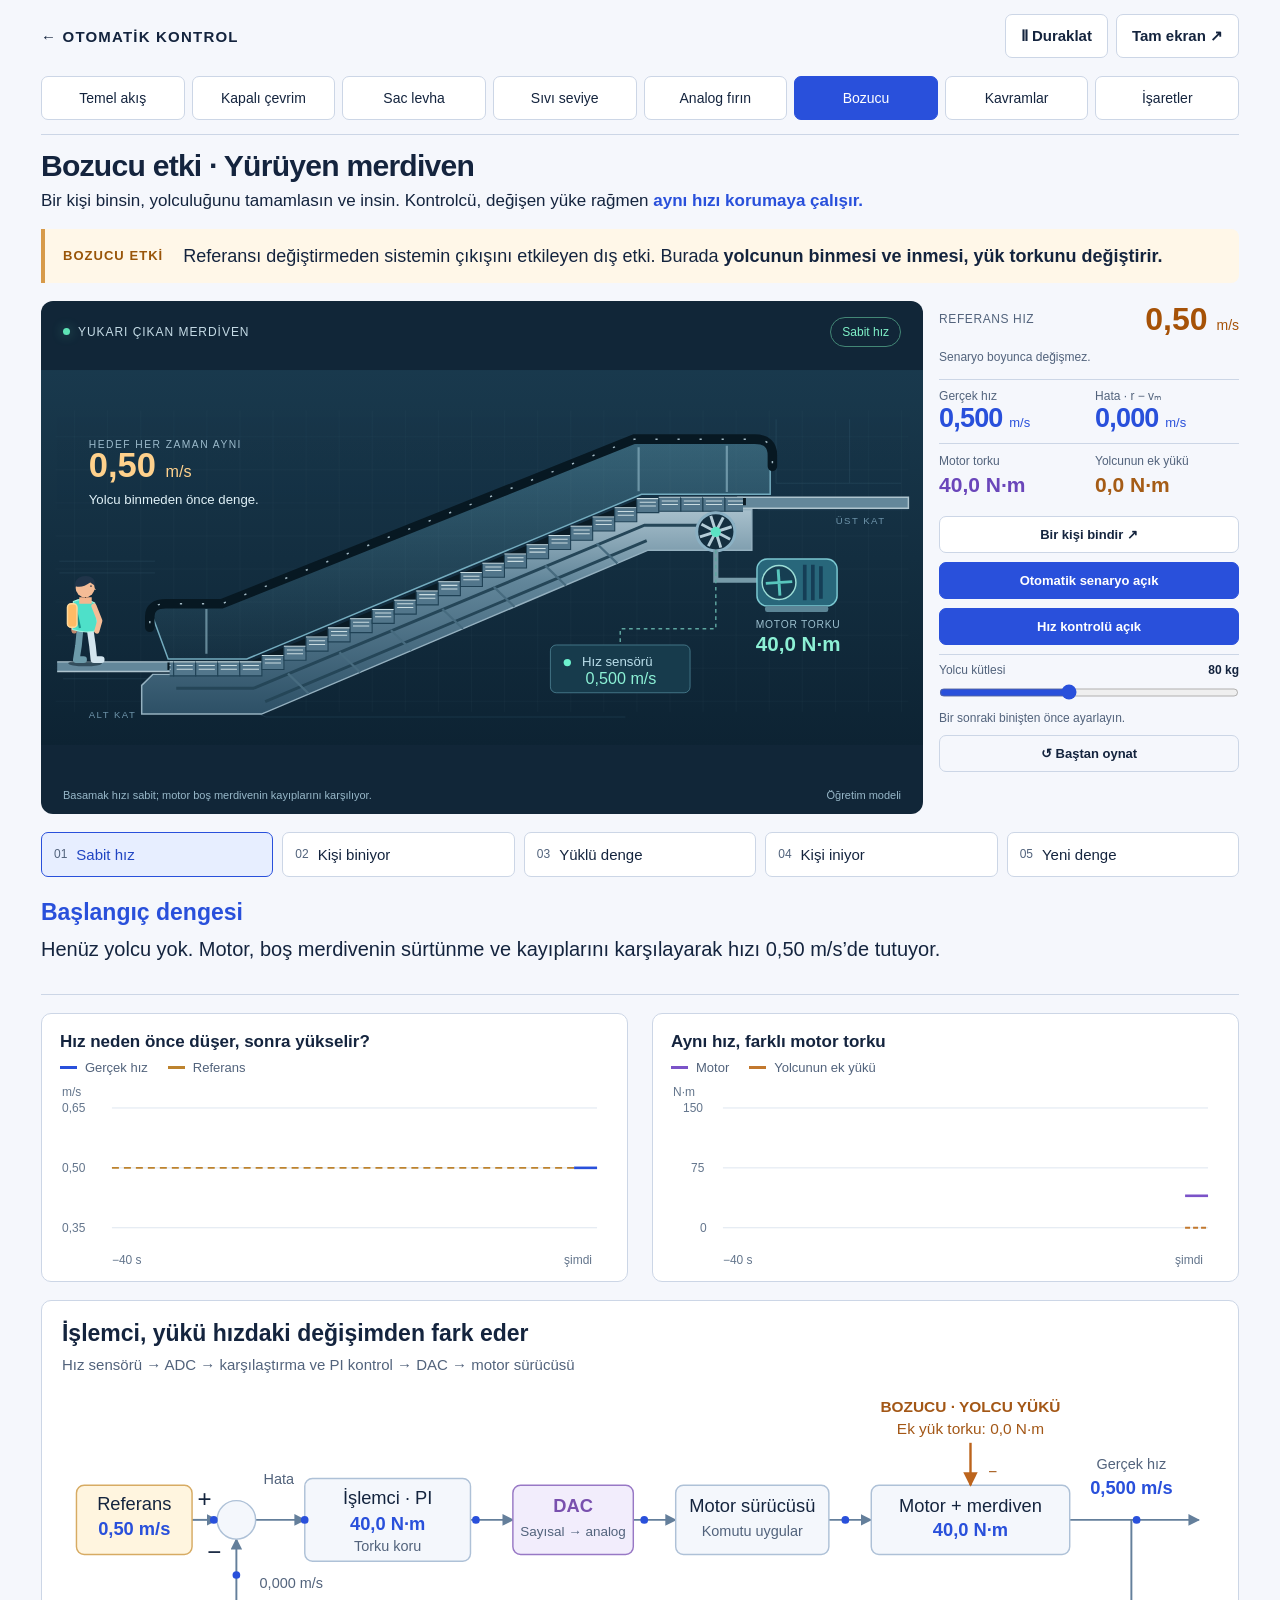
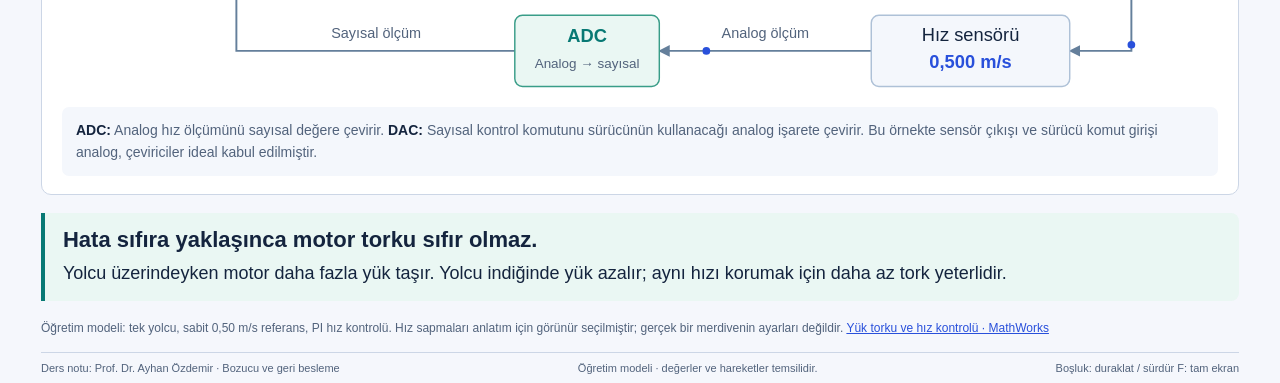
==== commit 9cfc9395: "Add ADC and DAC blocks to escalator control loop" ====
--- a/hafta-1.html
+++ b/hafta-1.html
@@ -9,7 +9,7 @@
 <link rel="stylesheet" href="liquid-tank.css">
 <link rel="stylesheet" href="analog-oven.css">
 <link rel="stylesheet" href="lesson-notes.css">
-<link rel="stylesheet" href="escalator.css">
+<link rel="stylesheet" href="escalator.css?v=adc-dac-1">
 <link rel="stylesheet" href="signals.css">
 <link rel="icon" type="image/svg+xml" href="data:image/svg+xml,%3Csvg xmlns='http://www.w3.org/2000/svg' viewBox='0 0 40 40'%3E%3Crect width='40' height='40' rx='8' fill='%232950db'/%3E%3Cpath d='M10 12h20v16H10z' fill='none' stroke='white' stroke-width='3'/%3E%3Ccircle cx='10' cy='20' r='4' fill='%23ffc25b'/%3E%3C/svg%3E">
 <style>
@@ -162,7 +162,7 @@
 <script src="rolling-mill.js"></script>
 <script src="liquid-tank.js"></script>
 <script src="analog-oven.js"></script>
-<script src="escalator.js"></script>
+<script src="escalator.js?v=adc-dac-1"></script>
 <script src="signals.js"></script>
 <script>
 (() => {
--- a/escalator.css
+++ b/escalator.css
@@ -2,3 +2,5 @@
 @media(min-width:1600px){.mill-mode .esc-main{grid-template-columns:minmax(0,1fr) 350px}.esc-panel .mill-readings output{font-size:34px}.esc-target strong{font-size:41px}.esc-torques strong{font-size:28px}.esc-torques span,.esc-target p{font-size:15px}.esc-explain p{font-size:23px}.esc-definition p{font-size:22px}.esc-stages>div{font-size:18px}.esc-charts figcaption{font-size:21px}}
 @media(min-width:801px) and (max-width:1100px){.mill-mode .esc-main{grid-template-columns:minmax(0,1fr) 260px}.esc-scene .mill-scene-head{font-size:9px}.esc-scene .mill-caption{font-size:10px}.esc-stages>div{font-size:13px;padding:10px 8px}.esc-explain strong{font-size:21px}.esc-explain p{font-size:18px}}
 @media(max-width:800px){.esc-definition{align-items:flex-start;flex-direction:column;gap:6px;padding:12px 14px}.esc-definition p{font-size:16px}.mill-mode .esc-main{height:auto;grid-template-columns:minmax(0,1fr)}.esc-scene{height:auto;aspect-ratio:1.78}.esc-scene .mill-scene-head{font-size:8px;top:10px}.esc-scene .mill-caption{font-size:9px}.esc-panel{display:flex;gap:10px}.esc-panel .mill-readings output{font-size:32px}.esc-panel .mill-limit{display:block}.esc-stages{grid-template-columns:repeat(2,minmax(0,1fr));gap:7px}.esc-stages>div{font-size:13px;padding:10px}.esc-stages>div:last-child{grid-column:1/-1}.esc-explain{min-height:0}.esc-explain strong{font-size:21px}.esc-explain p{font-size:17px}.esc-charts{grid-template-columns:1fr;gap:14px}.esc-charts figure{padding:14px 10px 6px}.esc-charts figcaption{font-size:17px}.esc-charts figcaption span{font-size:11px}.esc-loop{padding:15px 12px;overflow-x:auto}.esc-loop h2{font-size:21px}.esc-loop svg{min-width:720px}.esc-loop-heading p{font-size:14px}.esc-takeaway strong{font-size:20px}.esc-takeaway p{font-size:16px}}
+
+.esc-loop #esc-adc rect{fill:#eaf7f3;stroke:#399d88}.esc-loop #esc-dac rect{fill:#f2edfc;stroke:#9878c5}.esc-loop .esc-converter-title{font-weight:700}.esc-loop #esc-adc .esc-converter-title{fill:#087974}.esc-loop #esc-dac .esc-converter-title{fill:#7950ae}.esc-loop .esc-converter .esc-small{font-size:14px}.esc-conversion-note{margin:4px 0 10px;padding:12px 14px;background:#f4f7fc;border-radius:7px;font-size:14px;line-height:1.6;color:var(--muted)}.esc-conversion-note strong{color:var(--ink)}
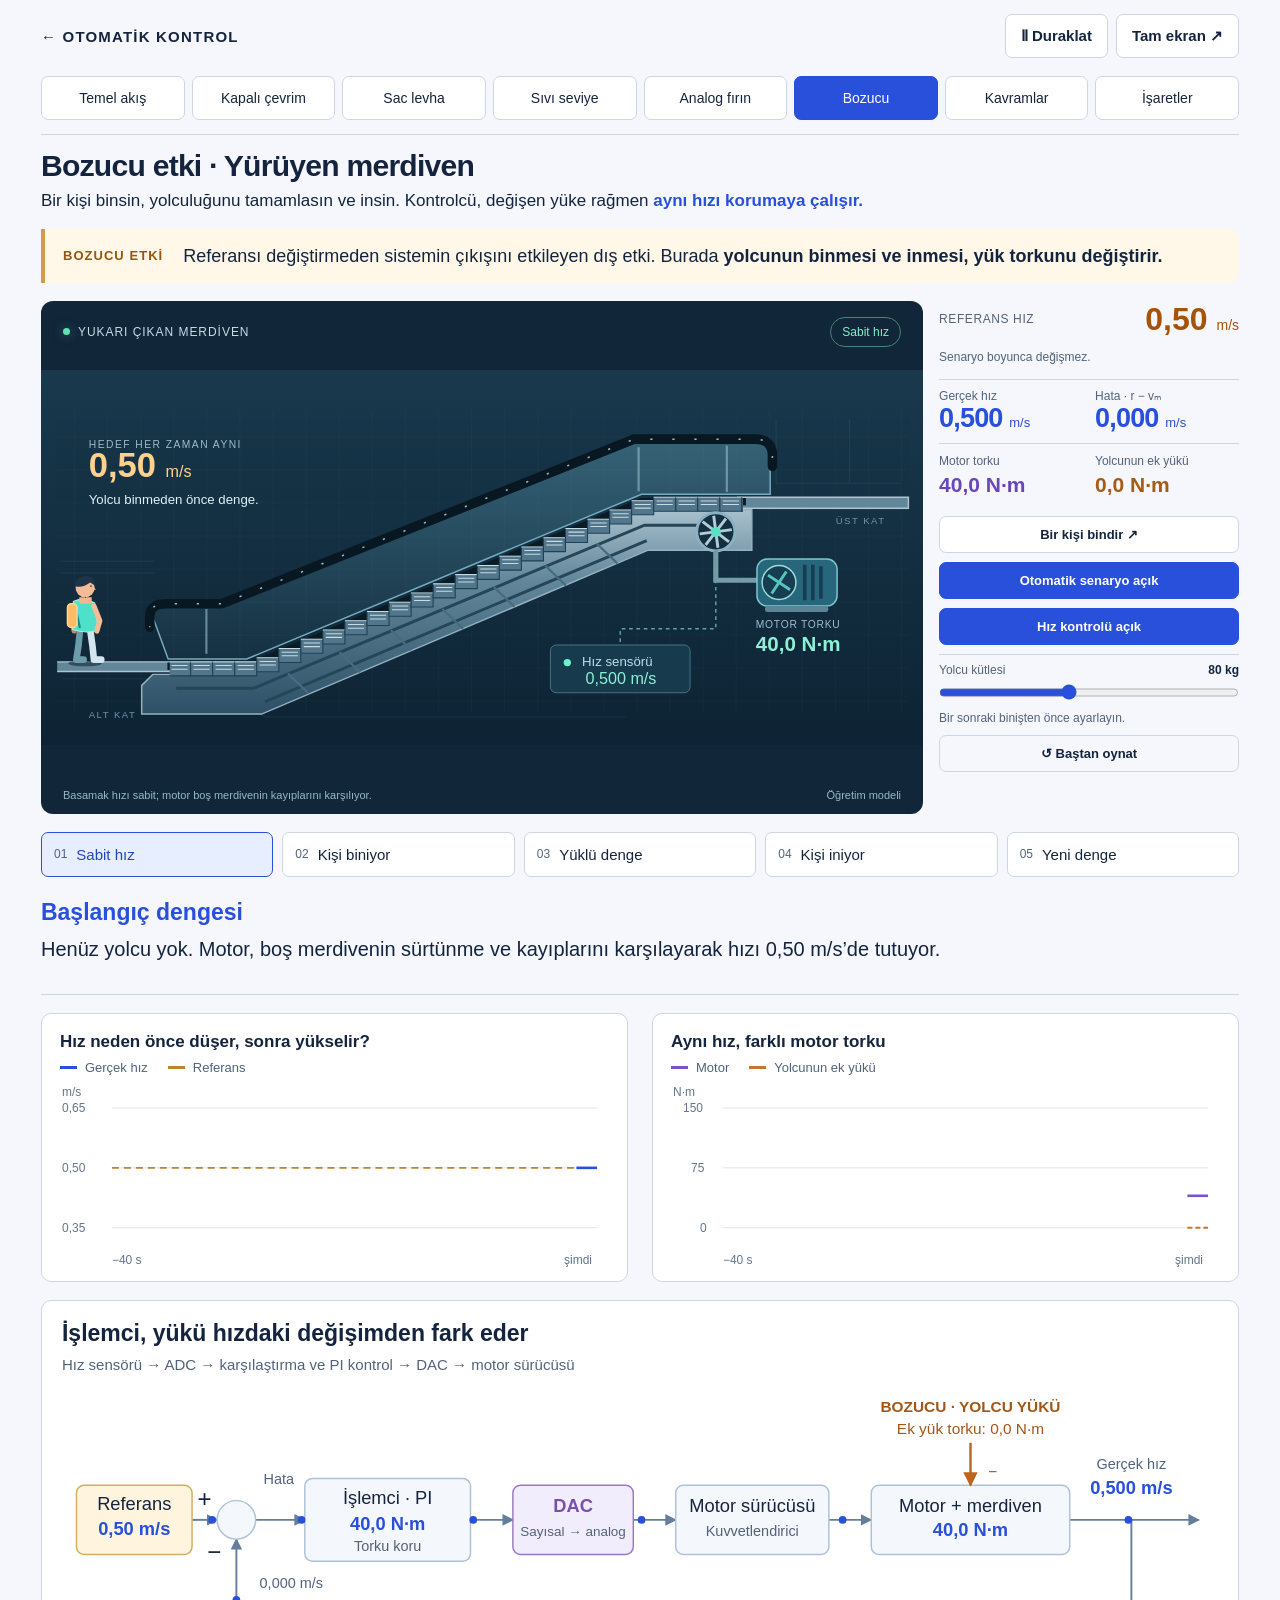
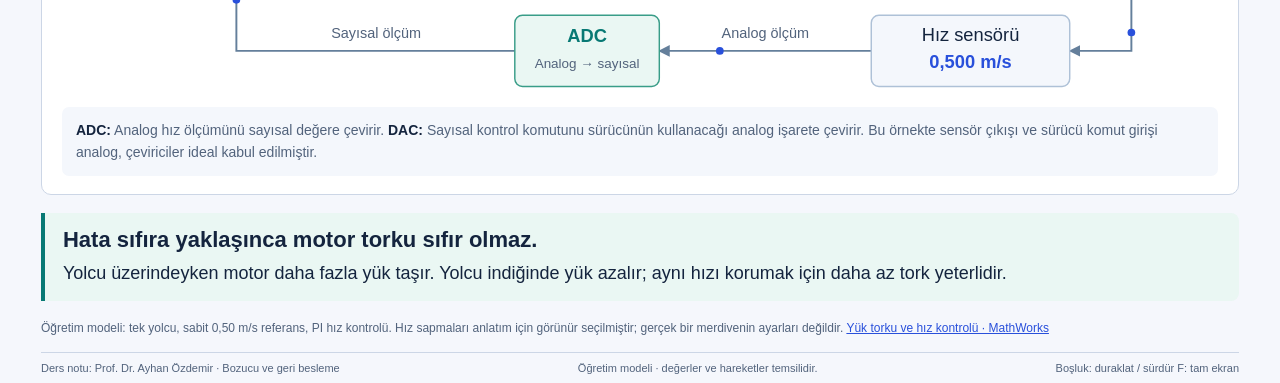
==== commit bd1a17f4: "Label escalator motor driver as amplifier" ====
--- a/hafta-1.html
+++ b/hafta-1.html
@@ -162,7 +162,7 @@
 <script src="rolling-mill.js"></script>
 <script src="liquid-tank.js"></script>
 <script src="analog-oven.js"></script>
-<script src="escalator.js?v=adc-dac-1"></script>
+<script src="escalator.js?v=adc-dac-2"></script>
 <script src="signals.js"></script>
 <script>
 (() => {
